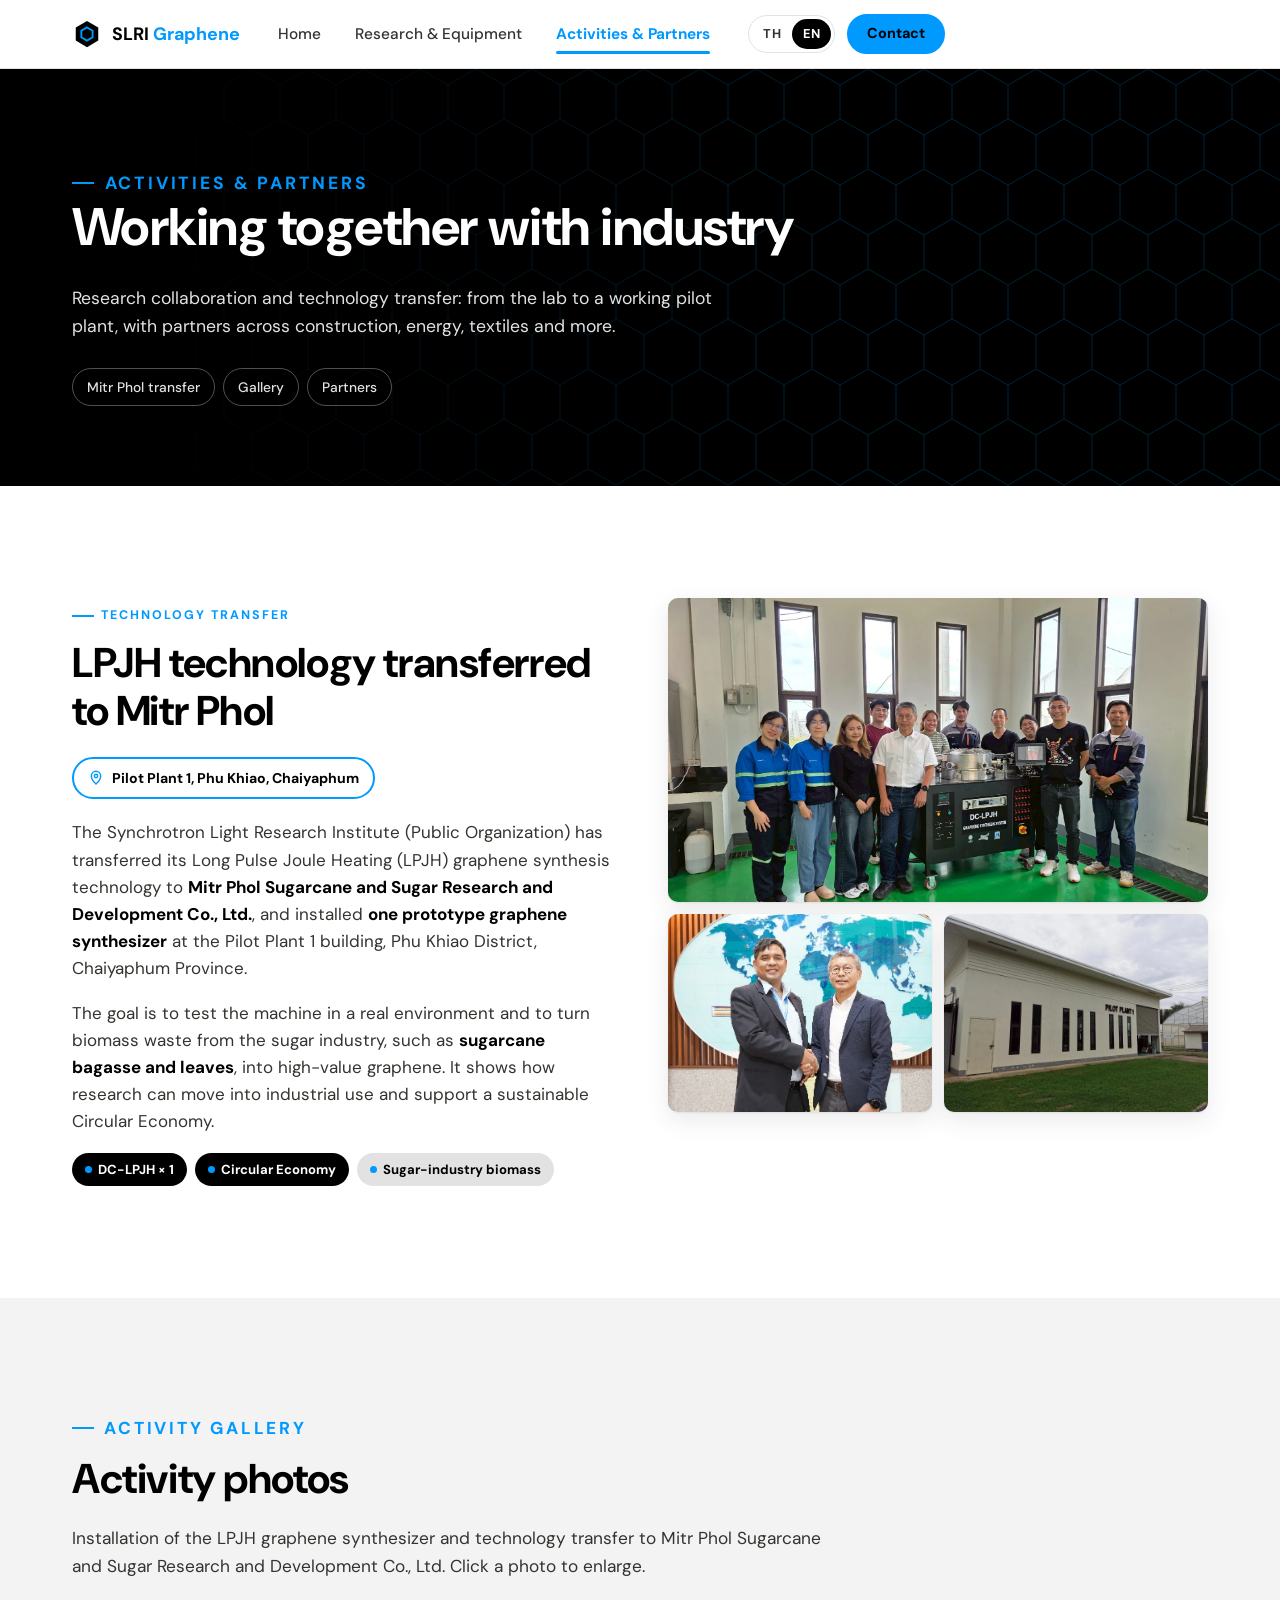
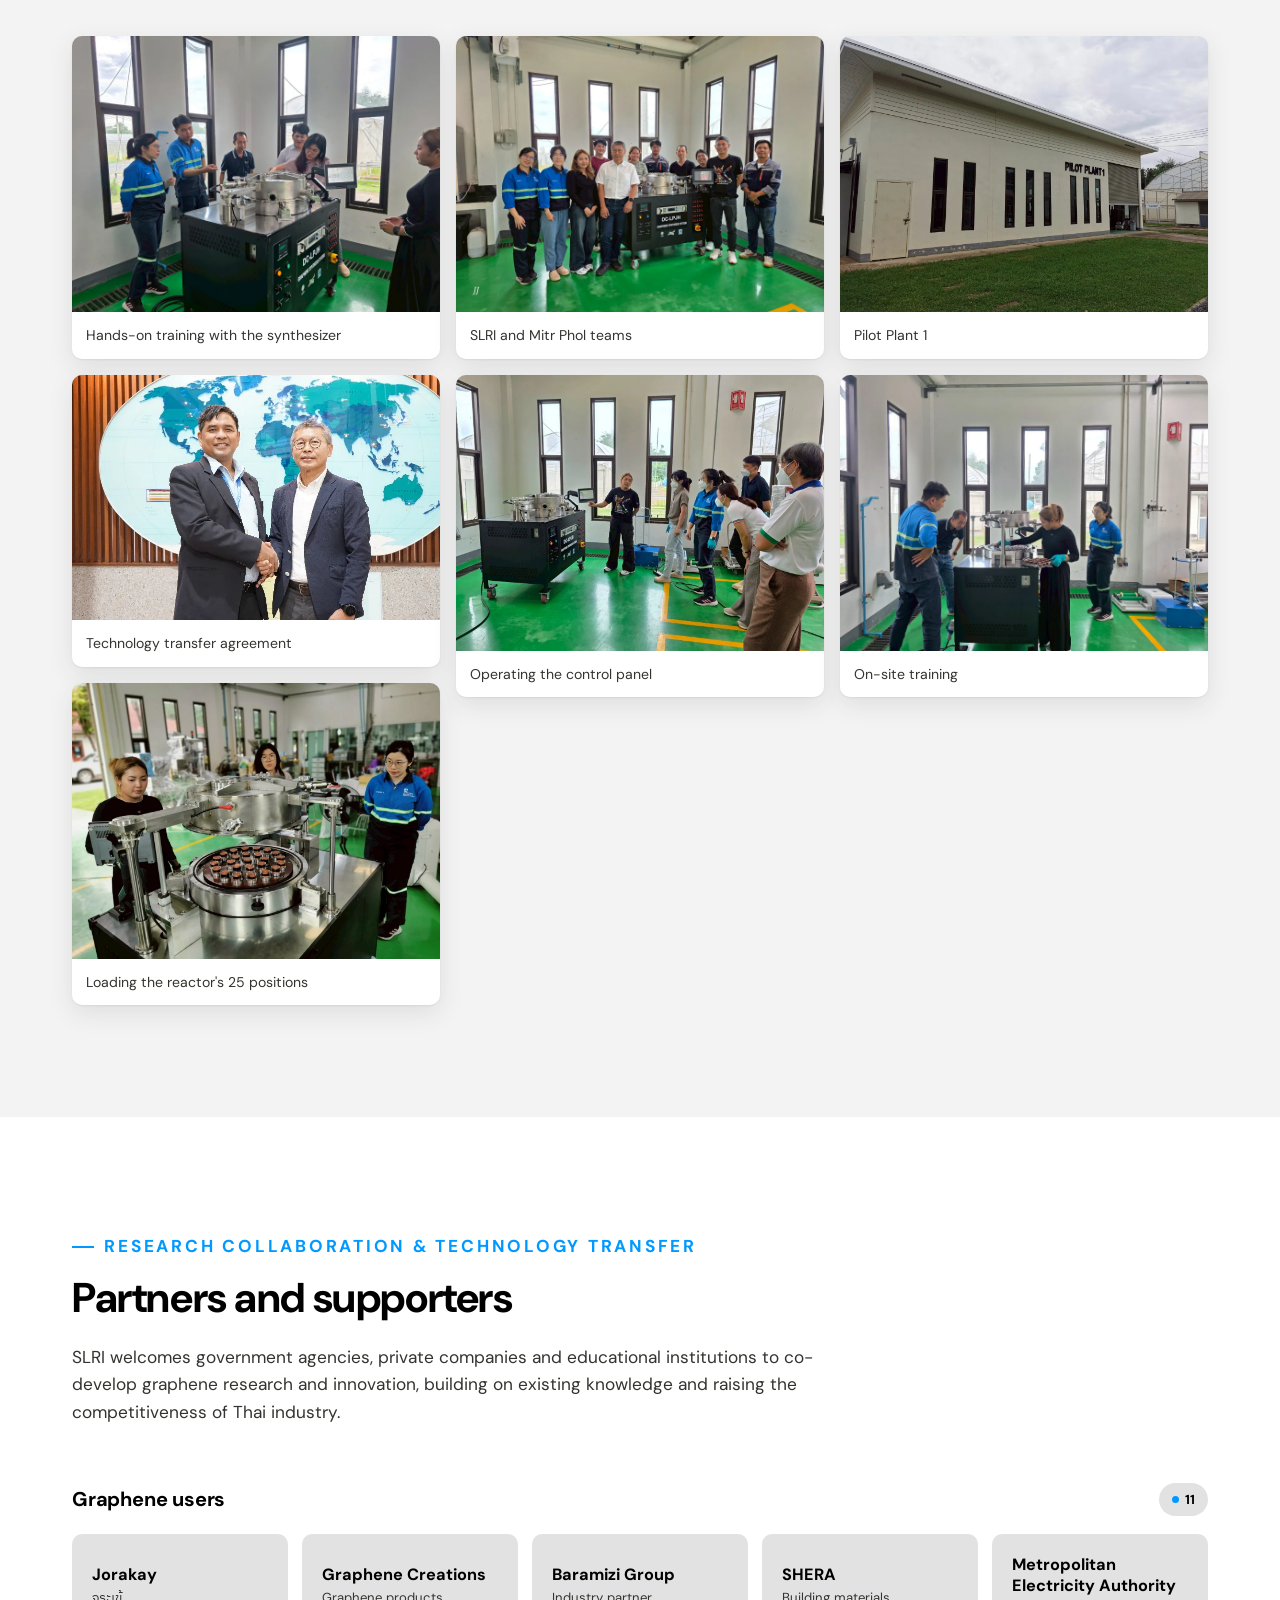
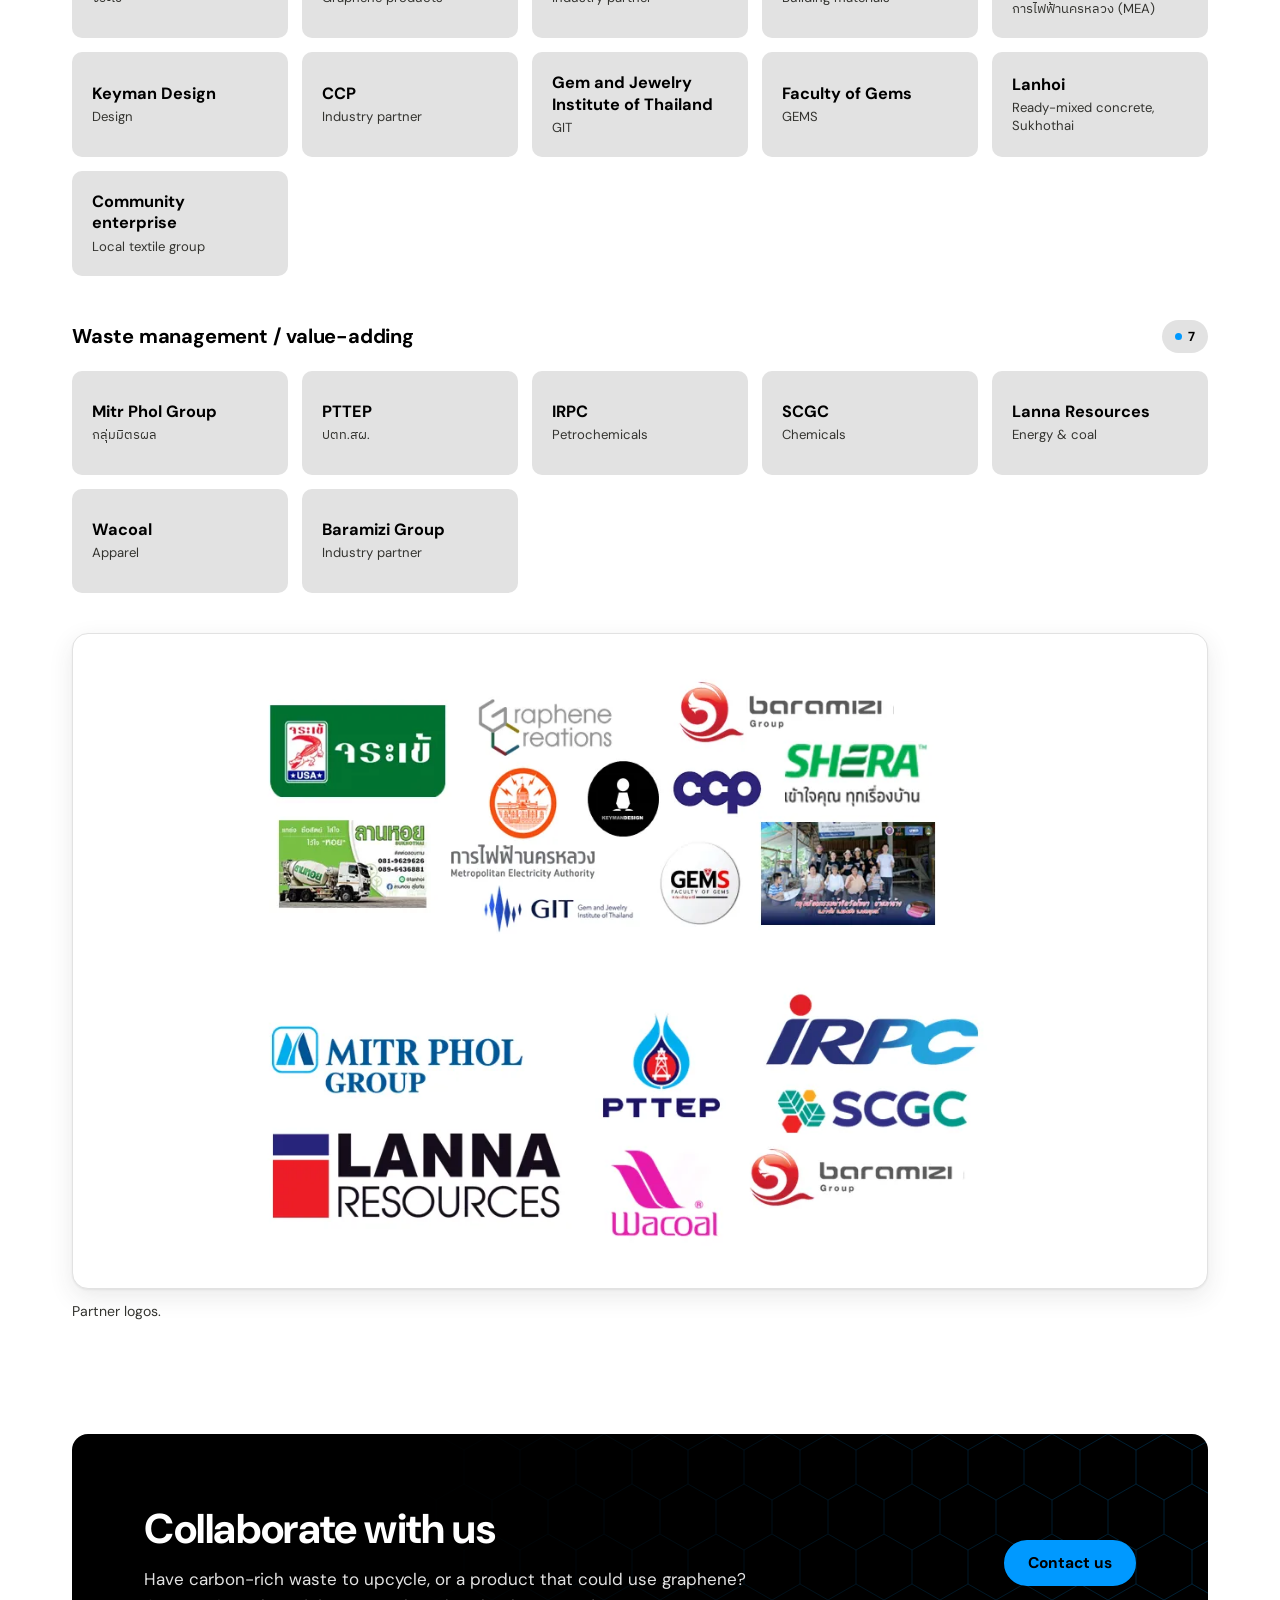
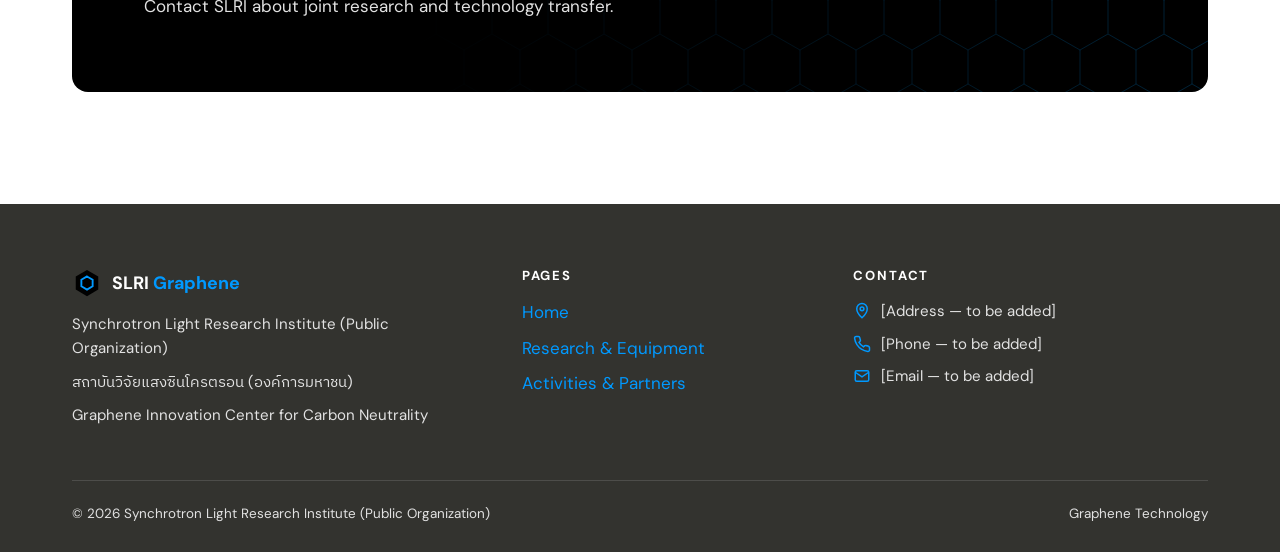
==== activities.html @ 5bd671db "Add SLRI graphene technology static website Three pages (Home, Research & Equipment, Activities & Pa" ====
<!doctype html>
<html lang="en" class="no-js">
<head>
  <meta charset="utf-8">
  <meta name="viewport" content="width=device-width, initial-scale=1">
  <title>Activities &amp; Partners | SLRI Graphene</title>
  <meta name="description" content="Technology transfer to Mitr Phol, activity photos, and the partners and supporters of SLRI's graphene project.">
  <script>try{var l=localStorage.getItem("slri-graphene-lang");if(l==="th"||l==="en")document.documentElement.lang=l;}catch(e){}</script>
  <link rel="preconnect" href="https://fonts.googleapis.com">
  <link rel="preconnect" href="https://fonts.gstatic.com" crossorigin>
  <link href="https://fonts.googleapis.com/css2?family=DM+Sans:opsz,wght@9..40,400;9..40,500;9..40,700&family=IBM+Plex+Sans+Thai:wght@300;400;500;600;700&display=swap" rel="stylesheet">
  <link rel="stylesheet" href="styles.css">
</head>
<body data-title-en="Activities & Partners | SLRI Graphene" data-title-th="กิจกรรมและพาร์ทเนอร์ | SLRI Graphene">
<a class="skip-link" href="#main"><span lang="en">Skip to content</span><span lang="th">ข้ามไปยังเนื้อหา</span></a>

<!-- ============ NAV ============ -->
<header class="nav">
  <div class="container nav__inner">
    <a class="logo" href="index.html" aria-label="SLRI Graphene home">
      <svg viewBox="0 0 32 32" aria-hidden="true"><path d="M16 2l12 7v14l-12 7-12-7V9z" fill="#000"/><path d="M16 9l6 3.5v7L16 23l-6-3.5v-7z" fill="none" stroke="#0099FF" stroke-width="2"/></svg>
      <span>SLRI <b>Graphene</b></span>
    </a>
    <nav aria-label="Main">
      <ul class="nav__links" id="nav-links">
        <li><a href="index.html"><span lang="en">Home</span><span lang="th">หน้าหลัก</span></a></li>
        <li><a href="research.html"><span lang="en">Research &amp; Equipment</span><span lang="th">ผลงานวิจัยและอุปกรณ์</span></a></li>
        <li><a href="activities.html" aria-current="page"><span lang="en">Activities &amp; Partners</span><span lang="th">กิจกรรมและพาร์ทเนอร์</span></a></li>
      </ul>
    </nav>
    <div class="nav__actions">
      <div class="lang-switch" role="group" aria-label="Language">
        <button type="button" data-lang="th" aria-pressed="false">TH</button>
        <button type="button" data-lang="en" aria-pressed="true">EN</button>
      </div>
      <a class="btn btn--primary" href="#contact"><span lang="en">Contact</span><span lang="th">ติดต่อเรา</span></a>
      <button class="nav__toggle" type="button" aria-expanded="false" aria-controls="nav-links" aria-label="Menu"><span></span></button>
    </div>
  </div>
</header>

<main id="main">

<!-- ============ PAGE HEADER ============ -->
<section class="page-header">
  <div class="container">
    <p class="eyebrow">Activities &amp; Partners</p>
    <h1><span lang="en">Working together with industry</span><span lang="th">ร่วมมือกับภาคอุตสาหกรรม</span></h1>
    <p lang="en">Research collaboration and technology transfer: from the lab to a working pilot plant, with partners across construction, energy, textiles and more.</p>
    <p lang="th">การวิจัยร่วมและการถ่ายทอดเทคโนโลยี จากห้องปฏิบัติการสู่โรงงานต้นแบบ ร่วมกับพาร์ทเนอร์ในอุตสาหกรรมก่อสร้าง พลังงาน สิ่งทอ และอื่น ๆ</p>
    <nav class="page-header__nav" aria-label="On this page">
      <a class="chip" href="#mitrphol"><span lang="en">Mitr Phol transfer</span><span lang="th">ถ่ายทอดเทคโนโลยีมิตรผล</span></a>
      <a class="chip" href="#gallery"><span lang="en">Gallery</span><span lang="th">ภาพกิจกรรม</span></a>
      <a class="chip" href="#partners"><span lang="en">Partners</span><span lang="th">พาร์ทเนอร์</span></a>
    </nav>
  </div>
</section>

<!-- ============ FEATURED: MITR PHOL ============ -->
<section class="section" id="mitrphol">
  <div class="container feature">
    <div class="reveal">
      <p class="eyebrow">Technology Transfer</p>
      <h2><span lang="en">LPJH technology transferred to Mitr Phol</span><span lang="th">การถ่ายทอดเทคโนโลยีการสังเคราะห์กราฟีนสู่ภาคอุตสาหกรรม ร่วมกับกลุ่มมิตรผล</span></h2>
      <span class="location"><svg viewBox="0 0 24 24" fill="none" stroke="currentColor" stroke-width="2.2" aria-hidden="true"><path d="M12 21s-7-6.2-7-12a7 7 0 0114 0c0 5.8-7 12-7 12z"/><circle cx="12" cy="9" r="2.5"/></svg>
        <span lang="en">Pilot Plant 1, Phu Khiao, Chaiyaphum</span><span lang="th">อาคาร Pilot Plant 1 อ.ภูเขียว จ.ชัยภูมิ</span></span>
      <div class="prose">
        <p lang="en">The Synchrotron Light Research Institute (Public Organization) has transferred its Long Pulse Joule Heating (LPJH) graphene synthesis technology to <strong>Mitr Phol Sugarcane and Sugar Research and Development Co., Ltd.</strong>, and installed <strong class="accent">one prototype graphene synthesizer</strong> at the Pilot Plant 1 building, Phu Khiao District, Chaiyaphum Province.</p>
        <p lang="th">สถาบันวิจัยแสงซินโครตรอน (องค์การมหาชน) ได้ถ่ายทอดเทคโนโลยีการสังเคราะห์กราฟีนด้วยเทคนิค Long Pulse Joule Heating (LPJH) ให้แก่ <strong>บริษัท มิตรผลวิจัย พัฒนาอ้อยและน้ำตาล จำกัด</strong> พร้อมติดตั้ง<strong class="accent">เครื่องสังเคราะห์กราฟีนต้นแบบ จำนวน 1 เครื่อง</strong> ณ อาคาร Pilot Plant 1 อำเภอภูเขียว จังหวัดชัยภูมิ</p>
        <p lang="en">The goal is to test the machine in a real environment and to turn biomass waste from the sugar industry, such as <strong>sugarcane bagasse and leaves</strong>, into high-value graphene. It shows how research can move into industrial use and support a sustainable Circular Economy.</p>
        <p lang="th">เพื่อทดสอบการใช้งานในสภาพแวดล้อมจริง และต่อยอดการนำชีวมวลเหลือทิ้งจากอุตสาหกรรมน้ำตาล เช่น <strong>ชานอ้อยและใบอ้อย</strong> มาผลิตเป็นกราฟีนมูลค่าสูง สะท้อนศักยภาพในการยกระดับงานวิจัยสู่การใช้ประโยชน์ในภาคอุตสาหกรรม และส่งเสริมเศรษฐกิจหมุนเวียน (Circular Economy) อย่างยั่งยืน</p>
      </div>
      <div class="badges"><span class="badge">DC-LPJH × 1</span><span class="badge">Circular Economy</span><span class="badge badge--light"><span lang="en">Sugar-industry biomass</span><span lang="th">ชีวมวลจากอุตสาหกรรมน้ำตาล</span></span></div>
    </div>
    <div class="feature__photos reveal">
      <button class="wide" type="button" data-lightbox="assets/images/mitrphol-04.webp" data-group="mitrphol"
              data-caption-en="SLRI and Mitr Phol teams with the DC-LPJH synthesizer at Pilot Plant 1" data-caption-th="ทีมสถาบันฯ และมิตรผลกับเครื่อง DC-LPJH ณ อาคาร Pilot Plant 1">
        <img src="assets/images/mitrphol-04.webp" width="1600" height="1200" alt="SLRI and Mitr Phol team members standing beside the DC-LPJH graphene synthesizer inside Pilot Plant 1">
      </button>
      <button type="button" data-lightbox="assets/images/mitrphol-02.webp" data-group="mitrphol"
              data-caption-en="Technology transfer agreement" data-caption-th="การลงนามถ่ายทอดเทคโนโลยี">
        <img src="assets/images/mitrphol-02.webp" width="733" height="489" loading="lazy" alt="Two executives shaking hands in front of a world map wall">
      </button>
      <button type="button" data-lightbox="assets/images/mitrphol-03.webp" data-group="mitrphol"
              data-caption-en="Pilot Plant 1, Phu Khiao, Chaiyaphum" data-caption-th="อาคาร Pilot Plant 1 อ.ภูเขียว จ.ชัยภูมิ">
        <img src="assets/images/mitrphol-03.webp" width="1280" height="960" loading="lazy" alt="Exterior of the white Pilot Plant 1 building">
      </button>
    </div>
  </div>
</section>

<!-- ============ GALLERY ============ -->
<section class="section section--alt" id="gallery">
  <div class="container">
    <div class="section-head reveal">
      <p class="eyebrow">Activity Gallery</p>
      <h2><span lang="en">Activity photos</span><span lang="th">ภาพกิจกรรม</span></h2>
      <p lang="en">Installation of the LPJH graphene synthesizer and technology transfer to Mitr Phol Sugarcane and Sugar Research and Development Co., Ltd. Click a photo to enlarge.</p>
      <p lang="th">การติดตั้งเครื่องสังเคราะห์กราฟีนด้วยเทคนิค LPJH และการถ่ายทอดเทคโนโลยีให้แก่บริษัท มิตรผลวิจัย พัฒนาอ้อยและน้ำตาล จำกัด คลิกที่ภาพเพื่อขยาย</p>
    </div>
    <!-- To add a photo: copy one <figure class="gallery__item"> block and change the image path and captions. -->
    <div class="gallery">
      <figure class="gallery__item reveal">
        <button type="button" data-lightbox="assets/images/mitrphol-05.webp" data-group="gallery" data-caption-en="Hands-on training with the DC-LPJH synthesizer" data-caption-th="การฝึกอบรมการใช้งานเครื่อง DC-LPJH">
          <img src="assets/images/mitrphol-05.webp" width="1600" height="1200" loading="lazy" alt="Engineers gathered around the DC-LPJH synthesizer during training">
        </button>
        <figcaption><span lang="en">Hands-on training with the synthesizer</span><span lang="th">ฝึกอบรมการใช้งานเครื่องสังเคราะห์</span></figcaption>
      </figure>
      <figure class="gallery__item reveal">
        <button type="button" data-lightbox="assets/images/mitrphol-02.webp" data-group="gallery" data-caption-en="Technology transfer agreement" data-caption-th="การลงนามถ่ายทอดเทคโนโลยี">
          <img src="assets/images/mitrphol-02.webp" width="733" height="489" loading="lazy" alt="Two executives shaking hands in front of a world map wall">
        </button>
        <figcaption><span lang="en">Technology transfer agreement</span><span lang="th">การลงนามถ่ายทอดเทคโนโลยี</span></figcaption>
      </figure>
      <figure class="gallery__item reveal">
        <button type="button" data-lightbox="assets/images/mitrphol-07.webp" data-group="gallery" data-caption-en="Loading the reactor's 25 positions" data-caption-th="การบรรจุตัวอย่างลงในเครื่อง 25 ตำแหน่ง">
          <img src="assets/images/mitrphol-07.webp" width="1280" height="960" loading="lazy" alt="Close-up of the synthesizer's circular reactor plate with sample positions while staff look on">
        </button>
        <figcaption><span lang="en">Loading the reactor's 25 positions</span><span lang="th">บรรจุตัวอย่างลงในเครื่อง 25 ตำแหน่ง</span></figcaption>
      </figure>
      <figure class="gallery__item reveal">
        <button type="button" data-lightbox="assets/images/mitrphol-04.webp" data-group="gallery" data-caption-en="SLRI and Mitr Phol teams at Pilot Plant 1" data-caption-th="ทีมสถาบันฯ และมิตรผล ณ อาคาร Pilot Plant 1">
          <img src="assets/images/mitrphol-04.webp" width="1600" height="1200" loading="lazy" alt="Group photo of SLRI and Mitr Phol staff with the synthesizer">
        </button>
        <figcaption><span lang="en">SLRI and Mitr Phol teams</span><span lang="th">ทีมสถาบันฯ และทีมมิตรผล</span></figcaption>
      </figure>
      <figure class="gallery__item reveal">
        <button type="button" data-lightbox="assets/images/mitrphol-06.webp" data-group="gallery" data-caption-en="Operating the DC-LPJH control panel" data-caption-th="การควบคุมเครื่อง DC-LPJH">
          <img src="assets/images/mitrphol-06.webp" width="1280" height="960" loading="lazy" alt="Staff standing at the DC-LPJH synthesizer and its touchscreen control panel">
        </button>
        <figcaption><span lang="en">Operating the control panel</span><span lang="th">การควบคุมการทำงานของเครื่อง</span></figcaption>
      </figure>
      <figure class="gallery__item reveal">
        <button type="button" data-lightbox="assets/images/mitrphol-03.webp" data-group="gallery" data-caption-en="Pilot Plant 1, Phu Khiao, Chaiyaphum" data-caption-th="อาคาร Pilot Plant 1 อ.ภูเขียว จ.ชัยภูมิ">
          <img src="assets/images/mitrphol-03.webp" width="1280" height="960" loading="lazy" alt="Exterior of the Pilot Plant 1 building">
        </button>
        <figcaption>Pilot Plant 1</figcaption>
      </figure>
      <figure class="gallery__item reveal">
        <button type="button" data-lightbox="assets/images/mitrphol-01.webp" data-group="gallery" data-caption-en="On-site training at Pilot Plant 1" data-caption-th="การอบรมการใช้งาน ณ อาคาร Pilot Plant 1">
          <img src="assets/images/mitrphol-01.webp" width="1600" height="1200" loading="lazy" alt="SLRI engineer demonstrating sample loading on the DC-LPJH synthesizer to Mitr Phol staff">
        </button>
        <figcaption><span lang="en">On-site training</span><span lang="th">การอบรมการใช้งาน ณ หน้างาน</span></figcaption>
      </figure>
    </div>
  </div>
</section>

<!-- ============ PARTNERS ============ -->
<section class="section" id="partners">
  <div class="container">
    <div class="section-head reveal">
      <p class="eyebrow">Research Collaboration &amp; Technology Transfer</p>
      <h2><span lang="en">Partners and supporters</span><span lang="th">พาร์ทเนอร์และผู้มีส่วนร่วมในโครงการ</span></h2>
      <p lang="en">SLRI welcomes government agencies, private companies and educational institutions to co-develop graphene research and innovation, building on existing knowledge and raising the competitiveness of Thai industry.</p>
      <p lang="th">สถาบันวิจัยแสงซินโครตรอนเปิดโอกาสให้หน่วยงานภาครัฐ ภาคเอกชน และสถาบันการศึกษา ร่วมพัฒนางานวิจัยและนวัตกรรมด้านกราฟีน เพื่อต่อยอดองค์ความรู้และเพิ่มศักยภาพการแข่งขันของอุตสาหกรรมไทย</p>
    </div>

    <div class="partner-group reveal">
      <div class="partner-group__head">
        <h3><span lang="en">Graphene users</span><span lang="th">กลุ่มที่นำกราฟีนไปใช้ประโยชน์</span></h3>
        <span class="badge badge--light">11</span>
      </div>
      <div class="partners">
        <div class="partner"><strong>Jorakay</strong><span>จระเข้</span></div>
        <div class="partner"><strong>Graphene Creations</strong><span lang="en">Graphene products</span><span lang="th">ผลิตภัณฑ์กราฟีน</span></div>
        <div class="partner"><strong>Baramizi Group</strong><span lang="en">Industry partner</span><span lang="th">พาร์ทเนอร์ภาคอุตสาหกรรม</span></div>
        <div class="partner"><strong>SHERA</strong><span lang="en">Building materials</span><span lang="th">วัสดุก่อสร้าง</span></div>
        <div class="partner"><strong>Metropolitan Electricity Authority</strong><span>การไฟฟ้านครหลวง (MEA)</span></div>
        <div class="partner"><strong>Keyman Design</strong><span lang="en">Design</span><span lang="th">งานออกแบบ</span></div>
        <div class="partner"><strong>CCP</strong><span lang="en">Industry partner</span><span lang="th">พาร์ทเนอร์ภาคอุตสาหกรรม</span></div>
        <div class="partner"><strong>Gem and Jewelry Institute of Thailand</strong><span>GIT</span></div>
        <div class="partner"><strong>Faculty of Gems</strong><span>GEMS</span></div>
        <div class="partner"><strong>Lanhoi</strong><span lang="en">Ready-mixed concrete, Sukhothai</span><span lang="th">ลานหอย คอนกรีตผสมเสร็จ สุโขทัย</span></div>
        <div class="partner"><strong lang="en">Community enterprise</strong><strong lang="th">กลุ่มวิสาหกิจชุมชน</strong><span lang="en">Local textile group</span><span lang="th">กลุ่มชุมชนท้องถิ่น</span></div>
      </div>
    </div>

    <div class="partner-group reveal">
      <div class="partner-group__head">
        <h3><span lang="en">Waste management / value-adding</span><span lang="th">กลุ่มการบริหารจัดการขยะ/เพิ่มมูลค่า</span></h3>
        <span class="badge badge--light">7</span>
      </div>
      <div class="partners">
        <div class="partner"><strong>Mitr Phol Group</strong><span>กลุ่มมิตรผล</span></div>
        <div class="partner"><strong>PTTEP</strong><span>ปตท.สผ.</span></div>
        <div class="partner"><strong>IRPC</strong><span lang="en">Petrochemicals</span><span lang="th">ปิโตรเคมี</span></div>
        <div class="partner"><strong>SCGC</strong><span lang="en">Chemicals</span><span lang="th">เคมีภัณฑ์</span></div>
        <div class="partner"><strong>Lanna Resources</strong><span lang="en">Energy &amp; coal</span><span lang="th">พลังงานและถ่านหิน</span></div>
        <div class="partner"><strong>Wacoal</strong><span lang="en">Apparel</span><span lang="th">เครื่องนุ่งห่ม</span></div>
        <div class="partner"><strong>Baramizi Group</strong><span lang="en">Industry partner</span><span lang="th">พาร์ทเนอร์ภาคอุตสาหกรรม</span></div>
      </div>
    </div>

    <figure class="figure mt-4 reveal">
      <div class="figure__frame figure__frame--white">
        <button class="zoomable" type="button" data-lightbox="assets/images/partners.webp" data-caption-en="Partner logos" data-caption-th="โลโก้พาร์ทเนอร์">
          <img src="assets/images/partners.webp" width="1280" height="720" loading="lazy" alt="Logos of project partners including Jorakay, SHERA, MEA, Mitr Phol, PTTEP, IRPC, SCGC, Lanna Resources and Wacoal">
        </button>
      </div>
      <figcaption><span lang="en">Partner logos.</span><span lang="th">โลโก้พาร์ทเนอร์</span></figcaption>
    </figure>
  </div>
</section>

<!-- ============ COLLABORATE ============ -->
<section class="section" style="padding-top:0">
  <div class="container">
    <div class="cta reveal">
      <div>
        <h2><span lang="en">Collaborate with us</span><span lang="th">ร่วมวิจัยและพัฒนากับเรา</span></h2>
        <p lang="en">Have carbon-rich waste to upcycle, or a product that could use graphene? Contact SLRI about joint research and technology transfer.</p>
        <p lang="th">มีวัสดุเหลือทิ้งที่มีคาร์บอนเป็นองค์ประกอบ หรือผลิตภัณฑ์ที่ต้องการนำกราฟีนไปใช้? ติดต่อสถาบันฯ เพื่อร่วมวิจัยและรับการถ่ายทอดเทคโนโลยี</p>
      </div>
      <a class="btn btn--primary" href="#contact"><span lang="en">Contact us</span><span lang="th">ติดต่อเรา</span></a>
    </div>
  </div>
</section>

</main>

<!-- ============ FOOTER ============ -->
<footer class="footer" id="contact">
  <div class="container">
    <div class="footer__grid">
      <div>
        <a class="logo" href="index.html"><svg viewBox="0 0 32 32" aria-hidden="true"><path d="M16 2l12 7v14l-12 7-12-7V9z" fill="#000"/><path d="M16 9l6 3.5v7L16 23l-6-3.5v-7z" fill="none" stroke="#0099FF" stroke-width="2"/></svg><span>SLRI <b>Graphene</b></span></a>
        <p>Synchrotron Light Research Institute (Public Organization)</p>
        <p>สถาบันวิจัยแสงซินโครตรอน (องค์การมหาชน)</p>
        <p lang="en">Graphene Innovation Center for Carbon Neutrality</p>
        <p lang="th">ศูนย์นวัตกรรมกราฟีนเพื่อความเป็นกลางทางคาร์บอน</p>
      </div>
      <div>
        <h4><span lang="en">Pages</span><span lang="th">หน้าเว็บ</span></h4>
        <ul>
          <li><a href="index.html"><span lang="en">Home</span><span lang="th">หน้าหลัก</span></a></li>
          <li><a href="research.html"><span lang="en">Research &amp; Equipment</span><span lang="th">ผลงานวิจัยและอุปกรณ์</span></a></li>
          <li><a href="activities.html"><span lang="en">Activities &amp; Partners</span><span lang="th">กิจกรรมและพาร์ทเนอร์</span></a></li>
        </ul>
      </div>
      <div>
        <h4><span lang="en">Contact</span><span lang="th">ติดต่อ</span></h4>
        <ul class="contact-list">
          <li><svg viewBox="0 0 24 24" fill="none" stroke="currentColor" stroke-width="2" aria-hidden="true"><path d="M12 21s-7-6.2-7-12a7 7 0 0114 0c0 5.8-7 12-7 12z"/><circle cx="12" cy="9" r="2.5"/></svg><span>[Address — to be added]</span></li>
          <li><svg viewBox="0 0 24 24" fill="none" stroke="currentColor" stroke-width="2" aria-hidden="true"><path d="M22 16.9v3a2 2 0 01-2.2 2 19.8 19.8 0 01-8.6-3.1 19.5 19.5 0 01-6-6A19.8 19.8 0 012.1 4.2 2 2 0 014.1 2h3a2 2 0 012 1.7c.1.9.4 1.8.7 2.7a2 2 0 01-.5 2.1L8 9.8a16 16 0 006 6l1.3-1.3a2 2 0 012.1-.4c.9.3 1.8.6 2.7.7a2 2 0 011.7 2z"/></svg><span>[Phone — to be added]</span></li>
          <li><svg viewBox="0 0 24 24" fill="none" stroke="currentColor" stroke-width="2" aria-hidden="true"><rect x="3" y="5" width="18" height="14" rx="2"/><path d="M3 7l9 6 9-6"/></svg><span>[Email — to be added]</span></li>
        </ul>
      </div>
    </div>
    <div class="footer__bottom">
      <span>© <span data-year>2026</span> Synchrotron Light Research Institute (Public Organization)</span>
      <span>Graphene Technology</span>
    </div>
  </div>
</footer>

<script src="script.js"></script>
</body>
</html>
---- styles.css ----
/* ==========================================================================
   SLRI Graphene — shared styles
   Palette: #0099FF accent · #000000 ink · #FFFFFF base · #E2E2E2 / #33332F support
   ========================================================================== */

:root {
  --accent: #0099FF;
  --ink: #000000;
  --base: #FFFFFF;
  --surface: #E2E2E2;
  --deep: #33332F;

  --font: "DM Sans", "IBM Plex Sans Thai", system-ui, sans-serif;
  --radius: 10px;
  --radius-lg: 16px;
  --shadow: 0 1px 2px rgba(51, 51, 47, .08), 0 8px 24px rgba(51, 51, 47, .10);
  --shadow-lg: 0 2px 4px rgba(51, 51, 47, .08), 0 18px 40px rgba(51, 51, 47, .16);
  --max: 1200px;
  --gutter: clamp(16px, 4vw, 32px);
  --nav-h: 68px;

  /* Honeycomb line patterns (light on dark / dark on light) */
  --hex-dark: url("data:image/svg+xml,%3Csvg xmlns='http://www.w3.org/2000/svg' width='56' height='100' viewBox='0 0 56 100'%3E%3Cpath d='M28 66L0 50V16L28 0l28 16v34L28 66zm0 0v34' fill='none' stroke='%230099FF' stroke-opacity='.22' stroke-width='1'/%3E%3C/svg%3E");
  --hex-light: url("data:image/svg+xml,%3Csvg xmlns='http://www.w3.org/2000/svg' width='56' height='100' viewBox='0 0 56 100'%3E%3Cpath d='M28 66L0 50V16L28 0l28 16v34L28 66zm0 0v34' fill='none' stroke='%23E2E2E2' stroke-width='1'/%3E%3C/svg%3E");
}

/* ---------- Language switching ---------- */
html[lang="en"] [lang="th"],
html[lang="th"] [lang="en"] { display: none !important; }

/* ---------- Base ---------- */
*, *::before, *::after { box-sizing: border-box; }
html { scroll-behavior: smooth; scroll-padding-top: calc(var(--nav-h) + 12px); -webkit-text-size-adjust: 100%; }
body {
  margin: 0;
  font-family: var(--font);
  font-size: 17px;
  line-height: 1.6;
  color: var(--ink);
  background: var(--base);
  -webkit-font-smoothing: antialiased;
  overflow-x: hidden;
}
html[lang="th"] body { line-height: 1.75; }
img { max-width: 100%; height: auto; display: block; }
a { color: var(--accent); text-decoration: none; }
a:hover { text-decoration: underline; }
h1, h2, h3, h4 { line-height: 1.15; margin: 0 0 .5em; font-weight: 700; letter-spacing: -.01em; }
html[lang="th"] h1, html[lang="th"] h2, html[lang="th"] h3, html[lang="th"] h4 { line-height: 1.35; letter-spacing: 0; }
h1 { font-size: clamp(2.2rem, 5.2vw, 4rem); }
h2 { font-size: clamp(1.75rem, 3.4vw, 2.6rem); }
h3 { font-size: 1.25rem; }
p { margin: 0 0 1em; }
:focus-visible { outline: 3px solid var(--accent); outline-offset: 3px; border-radius: 4px; }
::selection { background: var(--accent); color: var(--ink); }

.container { width: 100%; max-width: var(--max); margin: 0 auto; padding: 0 var(--gutter); }
.section { padding: clamp(64px, 9vw, 112px) 0; }
.section--alt { background: #F6F6F6; background: color-mix(in srgb, var(--surface) 40%, var(--base)); }
.section--dark { background: var(--ink); color: var(--base); }
.section--dark p { color: var(--surface); }
.hex-bg { background-image: var(--hex-dark); background-size: 56px 100px; }
.hex-bg-light { background-image: var(--hex-light); background-size: 56px 100px; }

.eyebrow {
  display: inline-flex; align-items: center; gap: .6em;
  font-size: .78rem; font-weight: 700; letter-spacing: .16em; text-transform: uppercase;
  color: var(--accent); margin-bottom: 14px;
}
.eyebrow::before { content: ""; width: 22px; height: 2px; background: var(--accent); }
.section-head { max-width: 760px; margin-bottom: clamp(32px, 5vw, 56px); }
.section-head p { color: var(--deep); font-size: 1.08rem; }
.section--dark .section-head p { color: var(--surface); }
.accent { color: var(--accent); }
.muted { color: var(--deep); }

.skip-link { position: absolute; left: -999px; top: 8px; background: var(--accent); color: var(--ink); padding: 8px 14px; border-radius: 6px; z-index: 200; font-weight: 700; }
.skip-link:focus { left: 8px; }

/* ---------- Buttons ---------- */
.btn {
  display: inline-flex; align-items: center; justify-content: center; gap: .5em;
  min-height: 46px; padding: 0 22px; border-radius: 999px;
  font: inherit; font-weight: 700; font-size: .97rem; cursor: pointer;
  border: 2px solid var(--accent); transition: transform .2s, background .2s, color .2s;
  text-decoration: none !important;
}
.btn--primary { background: var(--accent); color: var(--ink); }
.btn--primary:hover { background: var(--ink); color: var(--accent); }
.btn--outline { background: transparent; color: var(--accent); }
.btn--outline:hover { background: var(--accent); color: var(--ink); }
.btn:active { transform: translateY(1px); }
.btn svg { width: 18px; height: 18px; }
.section--dark .btn--primary:hover, .hero .btn--primary:hover { background: var(--base); color: var(--ink); border-color: var(--base); }
.link-arrow { font-weight: 700; display: inline-flex; gap: .4em; align-items: center; }

/* ---------- Navbar ---------- */
.nav {
  position: sticky; top: 0; z-index: 100;
  background: rgba(255, 255, 255, .94); backdrop-filter: saturate(1.4) blur(10px);
  border-bottom: 1px solid var(--surface);
  transition: box-shadow .25s;
}
.nav.is-scrolled { box-shadow: 0 6px 20px rgba(51, 51, 47, .10); }
.nav__inner { height: var(--nav-h); display: flex; align-items: center; gap: 24px; }
.logo { display: inline-flex; align-items: center; gap: 10px; color: var(--ink); font-weight: 700; font-size: 1.12rem; text-decoration: none !important; white-space: nowrap; }
.logo svg { width: 30px; height: 30px; flex: none; }
.logo b { color: var(--accent); }
.nav__links { display: flex; gap: 6px; margin: 0 auto; list-style: none; padding: 0; }
.nav__links a {
  position: relative; display: block; padding: 10px 14px; border-radius: 8px;
  color: var(--deep); font-weight: 500; font-size: .96rem; text-decoration: none;
}
.nav__links a:hover { color: var(--ink); background: color-mix(in srgb, var(--surface) 55%, transparent); }
.nav__links a[aria-current="page"] { color: var(--accent); font-weight: 700; }
.nav__links a[aria-current="page"]::after {
  content: ""; position: absolute; left: 14px; right: 14px; bottom: 2px; height: 3px; border-radius: 3px; background: var(--accent);
}
.nav__actions { display: flex; align-items: center; gap: 12px; }
.lang-switch { display: inline-flex; border: 1px solid var(--surface); border-radius: 999px; padding: 3px; background: var(--base); }
.lang-switch button {
  font: inherit; font-size: .8rem; font-weight: 700; letter-spacing: .04em;
  border: 0; background: transparent; color: var(--deep); padding: 5px 11px; border-radius: 999px; cursor: pointer;
}
.lang-switch button[aria-pressed="true"] { background: var(--ink); color: var(--base); }
.nav .btn { min-height: 40px; padding: 0 18px; font-size: .9rem; }
.nav__toggle { display: none; width: 44px; height: 44px; border: 1px solid var(--surface); background: var(--base); border-radius: 10px; cursor: pointer; align-items: center; justify-content: center; }
.nav__toggle span, .nav__toggle span::before, .nav__toggle span::after { display: block; width: 18px; height: 2px; background: var(--ink); position: relative; transition: transform .25s, background .25s; }
.nav__toggle span::before, .nav__toggle span::after { content: ""; position: absolute; left: 0; }
.nav__toggle span::before { top: -6px; } .nav__toggle span::after { top: 6px; }
.nav.is-open .nav__toggle span { background: transparent; }
.nav.is-open .nav__toggle span::before { transform: translateY(6px) rotate(45deg); }
.nav.is-open .nav__toggle span::after { transform: translateY(-6px) rotate(-45deg); }

@media (max-width: 920px) {
  .nav__toggle { display: inline-flex; }
  .nav__inner { gap: 12px; }
  .nav__actions { margin-left: auto; }
  .nav__actions .btn { display: none; }
  .nav__links {
    position: absolute; top: var(--nav-h); left: 0; right: 0; margin: 0;
    flex-direction: column; gap: 0; padding: 8px var(--gutter) 18px;
    background: var(--base); border-bottom: 1px solid var(--surface); box-shadow: 0 16px 30px rgba(51, 51, 47, .12);
    display: none;
  }
  .nav.is-open .nav__links { display: flex; }
  .nav__links a { padding: 14px 4px; border-bottom: 1px solid var(--surface); border-radius: 0; }
  .nav__links a[aria-current="page"]::after { left: 4px; right: auto; width: 28px; bottom: 6px; }
}
@media (max-width: 350px) { .logo span { display: none; } }

/* ---------- Hero / page header ---------- */
.hero { position: relative; background: var(--ink); color: var(--base); overflow: hidden; }
.hero::before { content: ""; position: absolute; inset: 0; background-image: var(--hex-dark); background-size: 56px 100px; opacity: .9;
  -webkit-mask-image: linear-gradient(90deg, transparent 0%, #000 55%); mask-image: linear-gradient(90deg, transparent 0%, #000 55%); }
.hero__grid { position: relative; display: grid; grid-template-columns: 1.05fr .95fr; gap: clamp(28px, 5vw, 64px); align-items: center; padding: clamp(64px, 9vw, 120px) 0; }
.hero h1 { color: var(--base); }
.hero h1 em { font-style: normal; color: var(--accent); }
.hero__sub { font-size: 1.12rem; color: var(--surface); max-width: 560px; }
.hero__en { font-size: .95rem; color: var(--accent); font-weight: 500; margin-bottom: 18px; }
.hero__ctas { display: flex; flex-wrap: wrap; gap: 12px; margin-top: 28px; }
.hero__visual { position: relative; }
.hero__visual img { width: 100%; border-radius: var(--radius-lg); }
.hero__badge {
  position: absolute; left: -12px; bottom: 18px; background: var(--base); color: var(--ink);
  border: 2px solid var(--accent); border-radius: var(--radius); padding: 12px 16px; box-shadow: var(--shadow-lg);
  font-size: .85rem; line-height: 1.3; max-width: 230px;
}
.hero__badge strong { display: block; color: var(--accent); font-size: 1.5rem; line-height: 1.1; }
@media (max-width: 860px) {
  .hero__grid { grid-template-columns: 1fr; }
  .hero__badge { left: 12px; }
}

.page-header { position: relative; background: var(--ink); color: var(--base); overflow: hidden; }
.page-header::before { content: ""; position: absolute; inset: 0; background-image: var(--hex-dark); background-size: 56px 100px;
  -webkit-mask-image: linear-gradient(90deg, transparent 10%, #000 70%); mask-image: linear-gradient(90deg, transparent 10%, #000 70%); }
.page-header .container { position: relative; padding-top: clamp(56px, 8vw, 96px); padding-bottom: clamp(48px, 7vw, 80px); }
.page-header h1 { font-size: clamp(2rem, 4.4vw, 3.3rem); color: var(--base); max-width: 820px; }
.page-header p { color: var(--surface); max-width: 680px; font-size: 1.1rem; margin: 0; }
.page-header__nav { display: flex; flex-wrap: wrap; gap: 8px; margin-top: 28px; }
.chip {
  display: inline-flex; align-items: center; padding: 7px 14px; border-radius: 999px;
  border: 1px solid rgba(226, 226, 226, .35); color: var(--surface); font-size: .86rem; font-weight: 500; text-decoration: none !important;
}
.chip:hover { border-color: var(--accent); color: var(--accent); }

/* ---------- Stats ---------- */
.stats { display: grid; grid-template-columns: repeat(auto-fit, minmax(190px, 1fr)); gap: 16px; }
.stat {
  border: 2px solid var(--accent); border-radius: var(--radius); background: var(--base);
  padding: 22px 20px; box-shadow: var(--shadow);
}
.stat__num { display: block; font-size: clamp(1.8rem, 3vw, 2.3rem); font-weight: 700; color: var(--accent); line-height: 1.05; font-variant-numeric: tabular-nums; }
.stat__unit { font-size: .55em; font-weight: 700; margin-left: .15em; }
.stat__label { display: block; margin-top: 8px; color: var(--deep); font-size: .92rem; line-height: 1.45; }
.stats--overlap { margin-top: -56px; position: relative; z-index: 2; }

/* ---------- Generic layouts ---------- */
.split { display: grid; grid-template-columns: 1fr 1fr; gap: clamp(28px, 5vw, 64px); align-items: center; }
.split--wide-media { grid-template-columns: .9fr 1.1fr; }
@media (max-width: 860px) { .split, .split--wide-media { grid-template-columns: 1fr; } }
/* Let grid children shrink so wide tables scroll inside .table-wrap instead of stretching the page */
.split > *, .grid-2 > *, .grid-3 > *, .tech > *, .feature > *, .hero__grid > * { min-width: 0; }
.grid-3 { display: grid; grid-template-columns: repeat(3, 1fr); gap: 20px; }
.grid-2 { display: grid; grid-template-columns: repeat(2, 1fr); gap: 20px; }
@media (max-width: 960px) { .grid-3 { grid-template-columns: repeat(2, 1fr); } }
@media (max-width: 640px) { .grid-3, .grid-2 { grid-template-columns: 1fr; } }

/* ---------- Cards ---------- */
.card { background: var(--surface); border-radius: var(--radius); padding: 26px; position: relative; }
.card--white { background: var(--base); box-shadow: var(--shadow); }
.card--key { background: var(--base); border: 2px solid var(--accent); box-shadow: var(--shadow); }
.card--dark { background: var(--deep); color: var(--base); }
.card--dark p { color: var(--surface); }
.card h3 { margin-bottom: .35em; }
.card p { margin: 0; color: var(--deep); font-size: .98rem; }
.card--dark h3 { color: var(--base); }
.card__icon {
  width: 48px; height: 48px; border-radius: 12px; display: grid; place-items: center;
  background: var(--ink); color: var(--accent); margin-bottom: 18px;
}
.card__icon svg { width: 26px; height: 26px; }
.card__num { position: absolute; top: 20px; right: 22px; font-weight: 700; font-size: .85rem; color: var(--accent); letter-spacing: .08em; }

/* ---------- Figures ---------- */
.figure { margin: 0; }
.figure__frame { background: var(--surface); border-radius: var(--radius-lg); padding: clamp(10px, 1.6vw, 18px); box-shadow: var(--shadow); }
.figure__frame--white { background: var(--base); border: 1px solid var(--surface); }
.figure__frame--dark { background: var(--ink); }
.figure__frame img { border-radius: calc(var(--radius-lg) - 6px); width: 100%; }
.figure figcaption { margin-top: 12px; font-size: .88rem; color: var(--deep); line-height: 1.5; }
.figure figcaption strong { color: var(--ink); }
button.zoomable { all: unset; display: block; cursor: zoom-in; width: 100%; border-radius: calc(var(--radius-lg) - 6px); }
button.zoomable:focus-visible { outline: 3px solid var(--accent); outline-offset: 3px; }

/* ---------- Badges ---------- */
.badges { display: flex; flex-wrap: wrap; gap: 8px; margin-top: 18px; }
.badge { display: inline-flex; align-items: center; gap: 6px; padding: 6px 13px; border-radius: 999px; background: var(--ink); color: var(--base); font-size: .82rem; font-weight: 700; }
.badge::before { content: ""; width: 7px; height: 7px; border-radius: 50%; background: var(--accent); }
.badge--light { background: var(--surface); color: var(--ink); }

/* ---------- Process flow ---------- */
.flow { display: grid; grid-template-columns: repeat(4, 1fr); gap: 16px; counter-reset: step; }
.flow__step { position: relative; background: var(--base); border-radius: var(--radius); padding: 22px 20px; box-shadow: var(--shadow); border-top: 4px solid var(--surface); }
.flow__step:last-child { border-top-color: var(--accent); }
.flow__step::before { counter-increment: step; content: "0" counter(step); font-weight: 700; color: var(--accent); font-size: .85rem; letter-spacing: .1em; display: block; margin-bottom: 8px; }
.flow__step h3 { font-size: 1.08rem; }
.flow__step p { font-size: .92rem; color: var(--deep); margin: 0; }
.flow__step:not(:last-child)::after {
  content: ""; position: absolute; top: 50%; right: -13px; width: 10px; height: 10px; z-index: 1;
  border-top: 2px solid var(--accent); border-right: 2px solid var(--accent); transform: translateY(-50%) rotate(45deg);
}
@media (max-width: 860px) {
  .flow { grid-template-columns: 1fr 1fr; }
  .flow__step::after { display: none; }
}
@media (max-width: 480px) { .flow { grid-template-columns: 1fr; } }

/* ---------- Tables ---------- */
.table-wrap { overflow-x: auto; border-radius: var(--radius); box-shadow: var(--shadow); background: var(--base); -webkit-overflow-scrolling: touch; }
.table { width: 100%; border-collapse: collapse; font-size: .95rem; min-width: 460px; }
.table caption { text-align: left; font-weight: 700; padding: 16px 18px; background: var(--ink); color: var(--base); font-size: 1rem; }
.table th, .table td { padding: 12px 18px; text-align: left; vertical-align: top; border-bottom: 1px solid var(--surface); }
.table thead th { background: var(--deep); color: var(--base); font-size: .82rem; letter-spacing: .06em; text-transform: uppercase; }
.table tbody th { font-weight: 500; color: var(--deep); width: 46%; }
.table tbody tr:nth-child(even) { background: color-mix(in srgb, var(--surface) 30%, var(--base)); }
.table tbody tr:last-child th, .table tbody tr:last-child td { border-bottom: 0; }
.table td { font-weight: 700; }
.table tr.is-key td { color: var(--accent); }
.table tr.is-key { box-shadow: inset 4px 0 0 var(--accent); }

.compare { min-width: 520px; }
.compare th, .compare td { text-align: center; }
.compare tbody th { text-align: left; }
.compare .col-key { background: color-mix(in srgb, var(--accent) 8%, var(--base)); box-shadow: inset 2px 0 0 var(--accent), inset -2px 0 0 var(--accent); color: var(--ink); }
.compare thead .col-key { background: var(--accent); color: var(--ink); }
.compare tbody tr:last-child .col-key { box-shadow: inset 2px 0 0 var(--accent), inset -2px 0 0 var(--accent), inset 0 -2px 0 var(--accent); }
.yes { color: var(--accent); } .no { color: var(--deep); font-weight: 500; }

/* ---------- Tabs ---------- */
.tabs__list { display: flex; flex-wrap: wrap; gap: 8px; margin-bottom: 24px; }
.tabs__tab {
  font: inherit; font-weight: 700; font-size: .95rem; padding: 10px 18px; border-radius: 999px; cursor: pointer;
  border: 2px solid var(--surface); background: var(--base); color: var(--deep);
}
.tabs__tab:hover { border-color: var(--accent); color: var(--ink); }
.tabs__tab[aria-selected="true"] { background: var(--accent); border-color: var(--accent); color: var(--ink); }
.tabs__panel[hidden] { display: none; }
.tech { display: grid; grid-template-columns: 1.15fr .85fr; gap: clamp(24px, 4vw, 48px); align-items: start; }
.tech h3 { font-size: 1.5rem; }
.tech__full { color: var(--deep); font-size: .9rem; font-weight: 500; margin-bottom: 14px; }
.readings { list-style: none; padding: 0; margin: 18px 0 0; display: grid; gap: 8px; }
.readings li { display: flex; justify-content: space-between; gap: 16px; padding: 10px 14px; border-radius: 8px; background: var(--base); border-left: 3px solid var(--accent); font-size: .94rem; }
.readings li b { color: var(--accent); white-space: nowrap; }
@media (max-width: 860px) { .tech { grid-template-columns: 1fr; } }

/* ---------- Accordion ---------- */
.accordion { display: grid; gap: 12px; }
.acc { background: var(--base); border-radius: var(--radius); box-shadow: var(--shadow); overflow: hidden; }
.acc__btn {
  all: unset; box-sizing: border-box; width: 100%; display: flex; align-items: center; gap: 14px; cursor: pointer;
  padding: 18px 22px; font-weight: 700; font-size: 1.05rem;
}
.acc__btn:focus-visible { outline: 3px solid var(--accent); outline-offset: -3px; }
.acc__count { display: grid; place-items: center; min-width: 38px; height: 38px; border-radius: 10px; background: var(--ink); color: var(--accent); font-size: 1.05rem; }
.acc__chev { margin-left: auto; width: 12px; height: 12px; border-right: 2px solid var(--deep); border-bottom: 2px solid var(--deep); transform: rotate(45deg); transition: transform .25s; }
.acc__btn[aria-expanded="true"] .acc__chev { transform: rotate(-135deg); }
.acc__panel { padding: 0 22px 18px; }
.acc__panel[hidden] { display: none; }
.ip-list { list-style: none; margin: 0; padding: 0; }
.ip-list li { display: grid; grid-template-columns: 170px 1fr; gap: 6px 18px; padding: 14px 0; border-top: 1px solid var(--surface); }
.ip-no { font-weight: 700; color: var(--accent); font-variant-numeric: tabular-nums; }
.ip-date { display: block; font-size: .85rem; color: var(--deep); font-weight: 500; }
.ip-title { font-size: .97rem; }
@media (max-width: 600px) { .ip-list li { grid-template-columns: 1fr; } }

/* ---------- Citation ---------- */
.citation { display: grid; grid-template-columns: auto 1fr; gap: 22px; align-items: start; border: 2px solid var(--accent); background: var(--base); border-radius: var(--radius-lg); padding: clamp(22px, 3vw, 34px); box-shadow: var(--shadow); }
.citation__icon { width: 56px; height: 56px; border-radius: 14px; background: var(--ink); color: var(--accent); display: grid; place-items: center; }
.citation__icon svg { width: 28px; height: 28px; }
.citation h3 { font-size: clamp(1.15rem, 2vw, 1.45rem); }
.citation__meta { color: var(--deep); margin: 0; }
.citation__meta i { color: var(--ink); font-weight: 700; }
@media (max-width: 560px) { .citation { grid-template-columns: 1fr; } }

/* ---------- Gallery ---------- */
.gallery { columns: 3 280px; column-gap: 16px; }
.gallery__item { break-inside: avoid; margin: 0 0 16px; background: var(--surface); border-radius: var(--radius); overflow: hidden; box-shadow: var(--shadow); }
.gallery__item img { width: 100%; transition: transform .4s; }
.gallery__item button { all: unset; display: block; cursor: zoom-in; overflow: hidden; width: 100%; }
.gallery__item button:hover img { transform: scale(1.04); }
.gallery__item button:focus-visible { outline: 3px solid var(--accent); outline-offset: -3px; }
.gallery__item figcaption { padding: 12px 14px; font-size: .88rem; color: var(--deep); background: var(--base); }

/* ---------- Partners ---------- */
.partner-group + .partner-group { margin-top: 44px; }
.partner-group__head { display: flex; align-items: center; gap: 14px; margin-bottom: 18px; }
.partner-group__head h3 { margin: 0; }
.partner-group__head .badge { margin-left: auto; }
.partners { display: grid; grid-template-columns: repeat(auto-fill, minmax(190px, 1fr)); gap: 14px; }
.partner {
  display: flex; flex-direction: column; justify-content: center; min-height: 104px; padding: 18px;
  background: var(--surface); border-radius: var(--radius); border: 2px solid transparent; transition: border-color .2s, background .2s, transform .2s;
}
.partner:hover { border-color: var(--accent); background: var(--base); transform: translateY(-2px); }
.partner strong { font-size: 1.02rem; line-height: 1.3; }
.partner span { font-size: .82rem; color: var(--deep); margin-top: 4px; line-height: 1.4; }

/* ---------- Feature block (Mitr Phol) ---------- */
.feature { display: grid; grid-template-columns: 1fr 1fr; gap: clamp(28px, 5vw, 56px); align-items: start; }
.feature__photos { display: grid; grid-template-columns: 1fr 1fr; gap: 12px; }
.feature__photos .wide { grid-column: span 2; }
.feature__photos button { all: unset; display: block; cursor: zoom-in; border-radius: var(--radius); overflow: hidden; box-shadow: var(--shadow); background: var(--surface); }
.feature__photos button:focus-visible { outline: 3px solid var(--accent); outline-offset: 3px; }
.feature__photos img { width: 100%; height: 100%; object-fit: cover; aspect-ratio: 4 / 3; transition: transform .4s; }
.feature__photos .wide img { aspect-ratio: 16 / 9; }
.feature__photos button:hover img { transform: scale(1.04); }
.location { display: inline-flex; align-items: center; gap: 8px; padding: 8px 14px; border-radius: 999px; border: 2px solid var(--accent); font-weight: 700; font-size: .88rem; margin-bottom: 20px; }
.location svg { width: 16px; height: 16px; color: var(--accent); }
@media (max-width: 900px) { .feature { grid-template-columns: 1fr; } }

/* ---------- CTA ---------- */
.cta { position: relative; background: var(--ink); color: var(--base); border-radius: var(--radius-lg); padding: clamp(36px, 6vw, 72px); overflow: hidden; display: grid; grid-template-columns: 1fr auto; gap: 28px; align-items: center; }
.cta::before { content: ""; position: absolute; inset: 0; background-image: var(--hex-dark); background-size: 56px 100px;
  -webkit-mask-image: linear-gradient(90deg, transparent 30%, #000 100%); mask-image: linear-gradient(90deg, transparent 30%, #000 100%); }
.cta > * { position: relative; }
.cta h2 { color: var(--base); margin-bottom: .3em; max-width: 720px; }
.cta p { color: var(--surface); margin: 0; max-width: 620px; }
@media (max-width: 760px) { .cta { grid-template-columns: 1fr; } }

/* ---------- Footer ---------- */
.footer { background: var(--deep); color: var(--surface); padding: 64px 0 28px; margin-top: 0; }
.footer a { color: var(--accent); }
.footer__grid { display: grid; grid-template-columns: 1.4fr 1fr 1.2fr; gap: 36px; }
.footer h4 { color: var(--base); font-size: .82rem; letter-spacing: .14em; text-transform: uppercase; margin-bottom: 16px; }
.footer .logo { color: var(--base); margin-bottom: 14px; }
.footer p { font-size: .94rem; margin-bottom: .6em; }
.footer ul { list-style: none; padding: 0; margin: 0; display: grid; gap: 8px; }
.contact-list li { display: flex; gap: 10px; align-items: flex-start; font-size: .94rem; }
.contact-list svg { width: 18px; height: 18px; color: var(--accent); flex: none; margin-top: 3px; }
.footer__bottom { margin-top: 44px; padding-top: 22px; border-top: 1px solid rgba(226, 226, 226, .15); font-size: .84rem; display: flex; flex-wrap: wrap; justify-content: space-between; gap: 10px; }
@media (max-width: 820px) { .footer__grid { grid-template-columns: 1fr; } }

/* ---------- Lightbox ---------- */
.lightbox { position: fixed; inset: 0; z-index: 300; background: rgba(0, 0, 0, .92); display: none; align-items: center; justify-content: center; padding: 64px 16px 72px; }
.lightbox.is-open { display: flex; }
.lightbox img { max-width: min(1400px, 100%); max-height: 100%; object-fit: contain; border-radius: 8px; background: var(--base); }
.lightbox__caption { position: absolute; left: 0; right: 0; bottom: 20px; text-align: center; color: var(--surface); font-size: .92rem; padding: 0 70px; }
.lightbox__btn { position: absolute; width: 48px; height: 48px; border-radius: 50%; border: 0; background: var(--deep); color: var(--base); cursor: pointer; display: grid; place-items: center; font-size: 1.4rem; }
.lightbox__btn:hover { background: var(--accent); color: var(--ink); }
.lightbox__close { top: 14px; right: 14px; }
.lightbox__prev { left: 14px; top: 50%; transform: translateY(-50%); }
.lightbox__next { right: 14px; top: 50%; transform: translateY(-50%); }
.lightbox.is-single .lightbox__prev, .lightbox.is-single .lightbox__next { display: none; }

/* ---------- Reveal animation ---------- */
.reveal { opacity: 0; transform: translateY(22px); transition: opacity .7s ease, transform .7s ease; }
.reveal.is-visible { opacity: 1; transform: none; }
.no-js .reveal { opacity: 1; transform: none; }
@media (prefers-reduced-motion: reduce) {
  html { scroll-behavior: auto; }
  .reveal { opacity: 1; transform: none; transition: none; }
  *, *::before, *::after { transition-duration: .01ms !important; animation-duration: .01ms !important; }
}

/* ---------- Utilities ---------- */
.mt-0 { margin-top: 0; } .mt-2 { margin-top: 20px; } .mt-4 { margin-top: 40px; } .mb-0 { margin-bottom: 0; }
.center { text-align: center; }
.lead { font-size: 1.12rem; color: var(--deep); }
.prose p { color: var(--deep); }
.prose p strong { color: var(--ink); }
/* Eyebrows stay blue even inside blocks that recolor their paragraphs */
.section-head p.eyebrow, .section--dark p.eyebrow, .page-header p.eyebrow, .cta p.eyebrow, .citation p.eyebrow { color: var(--accent); }
.sr-only { position: absolute; width: 1px; height: 1px; overflow: hidden; clip: rect(0 0 0 0); white-space: nowrap; }
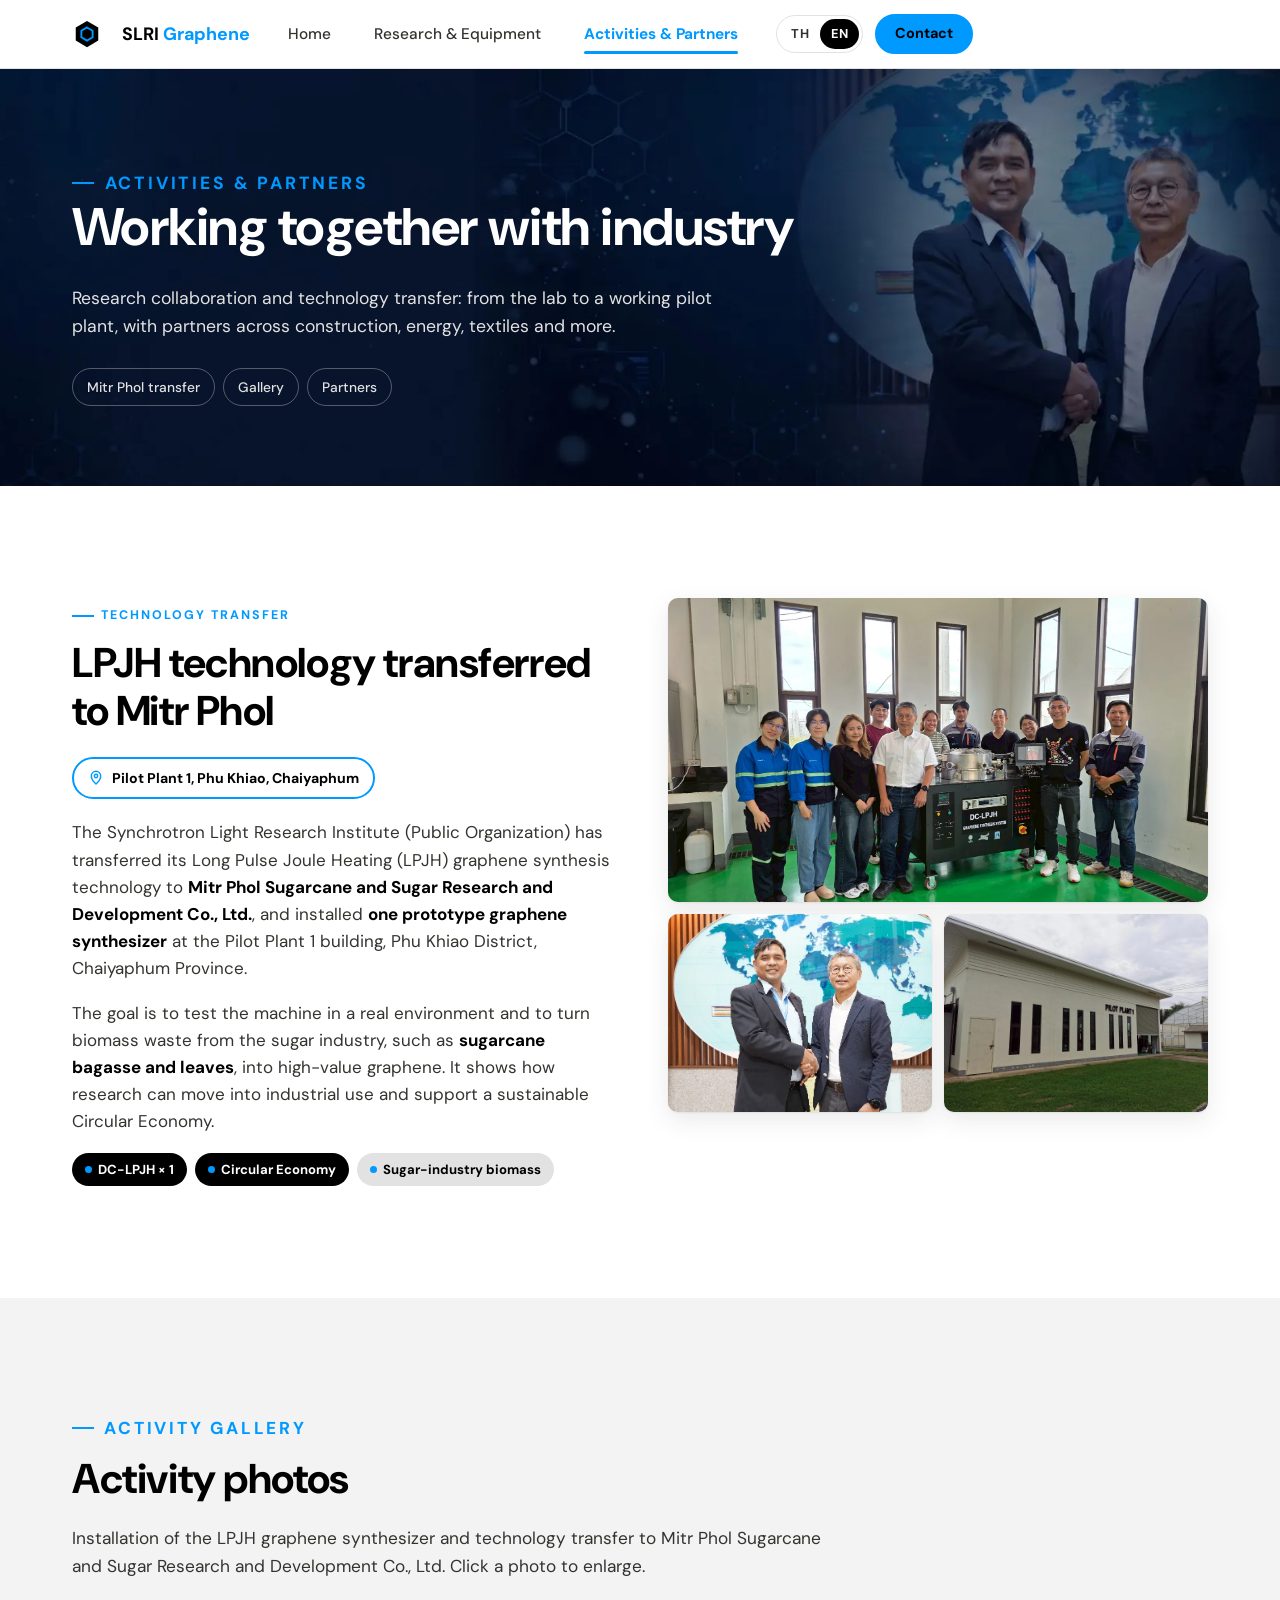
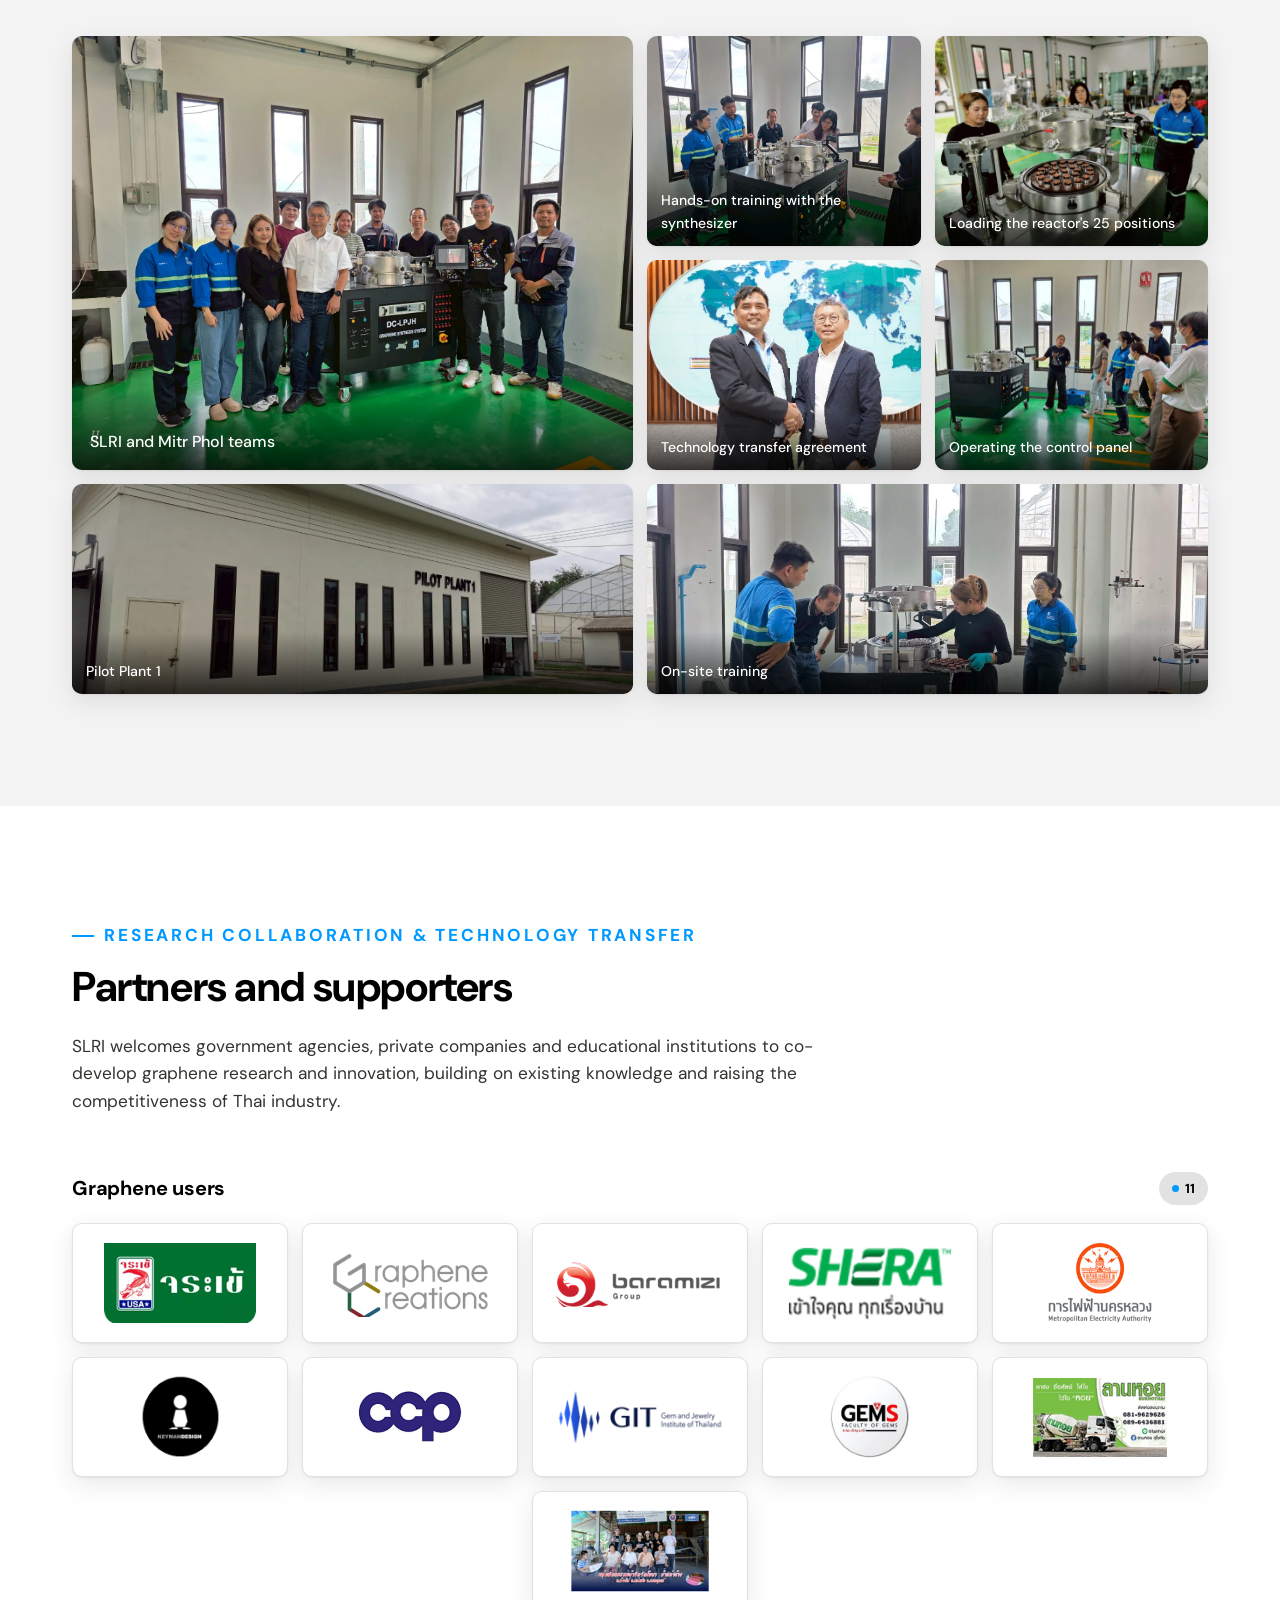
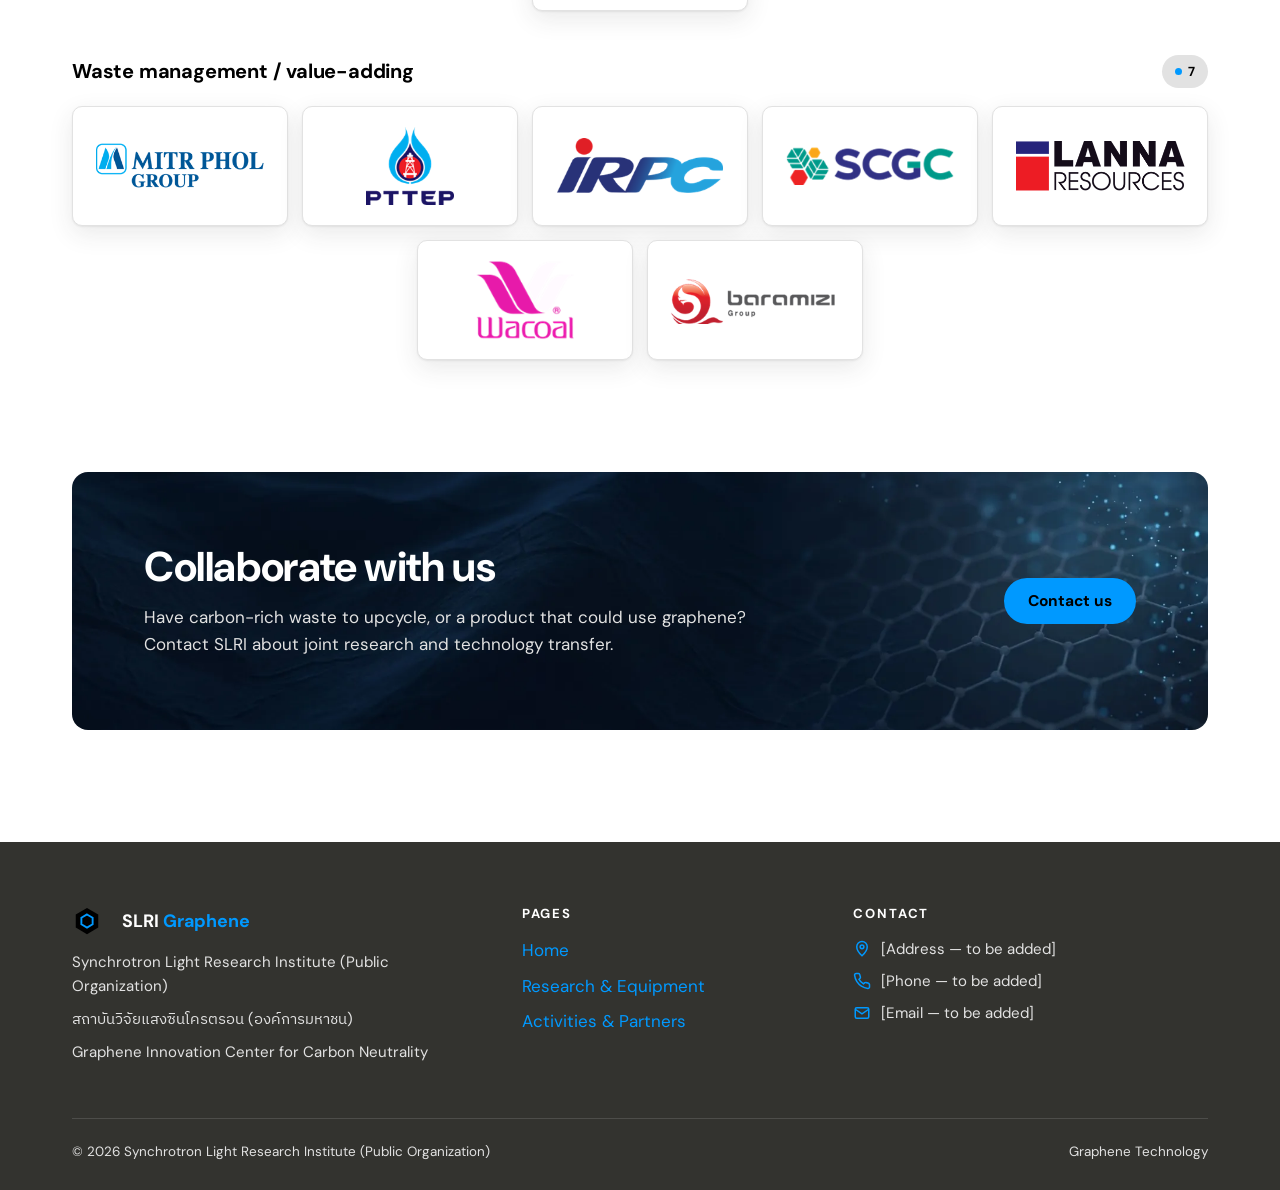
==== commit a13ca89b: "Add section background images, logo tiles and gallery grid - Background photos for the hero, Why LPJ" ====
--- a/activities.html
+++ b/activities.html
@@ -42,7 +42,7 @@
 <main id="main">
 
 <!-- ============ PAGE HEADER ============ -->
-<section class="page-header">
+<section class="page-header page-header--activities">
   <div class="container">
     <p class="eyebrow">Activities &amp; Partners</p>
     <h1><span lang="en">Working together with industry</span><span lang="th">ร่วมมือกับภาคอุตสาหกรรม</span></h1>
@@ -98,8 +98,16 @@
       <p lang="en">Installation of the LPJH graphene synthesizer and technology transfer to Mitr Phol Sugarcane and Sugar Research and Development Co., Ltd. Click a photo to enlarge.</p>
       <p lang="th">การติดตั้งเครื่องสังเคราะห์กราฟีนด้วยเทคนิค LPJH และการถ่ายทอดเทคโนโลยีให้แก่บริษัท มิตรผลวิจัย พัฒนาอ้อยและน้ำตาล จำกัด คลิกที่ภาพเพื่อขยาย</p>
     </div>
-    <!-- To add a photo: copy one <figure class="gallery__item"> block and change the image path and captions. -->
+    <!-- To add a photo: copy one <figure class="gallery__item"> block and change the image path and captions.
+         Layout (desktop, 4 columns): "is-big" = 2x2 tile, "is-wide" = 2 columns wide, no class = 1 tile.
+         Keep the tiles adding up to full rows (each row = 4 tiles) so there are no gaps. -->
     <div class="gallery">
+      <figure class="gallery__item is-big reveal">
+        <button type="button" data-lightbox="assets/images/mitrphol-04.webp" data-group="gallery" data-caption-en="SLRI and Mitr Phol teams at Pilot Plant 1" data-caption-th="ทีมสถาบันฯ และมิตรผล ณ อาคาร Pilot Plant 1">
+          <img src="assets/images/mitrphol-04.webp" width="1600" height="1200" loading="lazy" alt="Group photo of SLRI and Mitr Phol staff with the synthesizer">
+        </button>
+        <figcaption><span lang="en">SLRI and Mitr Phol teams</span><span lang="th">ทีมสถาบันฯ และทีมมิตรผล</span></figcaption>
+      </figure>
       <figure class="gallery__item reveal">
         <button type="button" data-lightbox="assets/images/mitrphol-05.webp" data-group="gallery" data-caption-en="Hands-on training with the DC-LPJH synthesizer" data-caption-th="การฝึกอบรมการใช้งานเครื่อง DC-LPJH">
           <img src="assets/images/mitrphol-05.webp" width="1600" height="1200" loading="lazy" alt="Engineers gathered around the DC-LPJH synthesizer during training">
@@ -107,36 +115,30 @@
         <figcaption><span lang="en">Hands-on training with the synthesizer</span><span lang="th">ฝึกอบรมการใช้งานเครื่องสังเคราะห์</span></figcaption>
       </figure>
       <figure class="gallery__item reveal">
+        <button type="button" data-lightbox="assets/images/mitrphol-07.webp" data-group="gallery" data-caption-en="Loading the reactor's 25 positions" data-caption-th="การบรรจุตัวอย่างลงในเครื่อง 25 ตำแหน่ง">
+          <img src="assets/images/mitrphol-07.webp" width="1280" height="960" loading="lazy" alt="Close-up of the synthesizer's circular reactor plate with sample positions while staff look on">
+        </button>
+        <figcaption><span lang="en">Loading the reactor's 25 positions</span><span lang="th">บรรจุตัวอย่างลงในเครื่อง 25 ตำแหน่ง</span></figcaption>
+      </figure>
+      <figure class="gallery__item reveal">
         <button type="button" data-lightbox="assets/images/mitrphol-02.webp" data-group="gallery" data-caption-en="Technology transfer agreement" data-caption-th="การลงนามถ่ายทอดเทคโนโลยี">
           <img src="assets/images/mitrphol-02.webp" width="733" height="489" loading="lazy" alt="Two executives shaking hands in front of a world map wall">
         </button>
         <figcaption><span lang="en">Technology transfer agreement</span><span lang="th">การลงนามถ่ายทอดเทคโนโลยี</span></figcaption>
       </figure>
       <figure class="gallery__item reveal">
-        <button type="button" data-lightbox="assets/images/mitrphol-07.webp" data-group="gallery" data-caption-en="Loading the reactor's 25 positions" data-caption-th="การบรรจุตัวอย่างลงในเครื่อง 25 ตำแหน่ง">
-          <img src="assets/images/mitrphol-07.webp" width="1280" height="960" loading="lazy" alt="Close-up of the synthesizer's circular reactor plate with sample positions while staff look on">
-        </button>
-        <figcaption><span lang="en">Loading the reactor's 25 positions</span><span lang="th">บรรจุตัวอย่างลงในเครื่อง 25 ตำแหน่ง</span></figcaption>
-      </figure>
-      <figure class="gallery__item reveal">
-        <button type="button" data-lightbox="assets/images/mitrphol-04.webp" data-group="gallery" data-caption-en="SLRI and Mitr Phol teams at Pilot Plant 1" data-caption-th="ทีมสถาบันฯ และมิตรผล ณ อาคาร Pilot Plant 1">
-          <img src="assets/images/mitrphol-04.webp" width="1600" height="1200" loading="lazy" alt="Group photo of SLRI and Mitr Phol staff with the synthesizer">
-        </button>
-        <figcaption><span lang="en">SLRI and Mitr Phol teams</span><span lang="th">ทีมสถาบันฯ และทีมมิตรผล</span></figcaption>
-      </figure>
-      <figure class="gallery__item reveal">
         <button type="button" data-lightbox="assets/images/mitrphol-06.webp" data-group="gallery" data-caption-en="Operating the DC-LPJH control panel" data-caption-th="การควบคุมเครื่อง DC-LPJH">
           <img src="assets/images/mitrphol-06.webp" width="1280" height="960" loading="lazy" alt="Staff standing at the DC-LPJH synthesizer and its touchscreen control panel">
         </button>
         <figcaption><span lang="en">Operating the control panel</span><span lang="th">การควบคุมการทำงานของเครื่อง</span></figcaption>
       </figure>
-      <figure class="gallery__item reveal">
+      <figure class="gallery__item is-wide reveal">
         <button type="button" data-lightbox="assets/images/mitrphol-03.webp" data-group="gallery" data-caption-en="Pilot Plant 1, Phu Khiao, Chaiyaphum" data-caption-th="อาคาร Pilot Plant 1 อ.ภูเขียว จ.ชัยภูมิ">
           <img src="assets/images/mitrphol-03.webp" width="1280" height="960" loading="lazy" alt="Exterior of the Pilot Plant 1 building">
         </button>
         <figcaption>Pilot Plant 1</figcaption>
       </figure>
-      <figure class="gallery__item reveal">
+      <figure class="gallery__item is-wide reveal">
         <button type="button" data-lightbox="assets/images/mitrphol-01.webp" data-group="gallery" data-caption-en="On-site training at Pilot Plant 1" data-caption-th="การอบรมการใช้งาน ณ อาคาร Pilot Plant 1">
           <img src="assets/images/mitrphol-01.webp" width="1600" height="1200" loading="lazy" alt="SLRI engineer demonstrating sample loading on the DC-LPJH synthesizer to Mitr Phol staff">
         </button>
@@ -161,18 +163,19 @@
         <h3><span lang="en">Graphene users</span><span lang="th">กลุ่มที่นำกราฟีนไปใช้ประโยชน์</span></h3>
         <span class="badge badge--light">11</span>
       </div>
+      <!-- Logo files are in assets/images/partners/. To add one: copy a line and change the file name and alt text. -->
       <div class="partners">
-        <div class="partner"><strong>Jorakay</strong><span>จระเข้</span></div>
-        <div class="partner"><strong>Graphene Creations</strong><span lang="en">Graphene products</span><span lang="th">ผลิตภัณฑ์กราฟีน</span></div>
-        <div class="partner"><strong>Baramizi Group</strong><span lang="en">Industry partner</span><span lang="th">พาร์ทเนอร์ภาคอุตสาหกรรม</span></div>
-        <div class="partner"><strong>SHERA</strong><span lang="en">Building materials</span><span lang="th">วัสดุก่อสร้าง</span></div>
-        <div class="partner"><strong>Metropolitan Electricity Authority</strong><span>การไฟฟ้านครหลวง (MEA)</span></div>
-        <div class="partner"><strong>Keyman Design</strong><span lang="en">Design</span><span lang="th">งานออกแบบ</span></div>
-        <div class="partner"><strong>CCP</strong><span lang="en">Industry partner</span><span lang="th">พาร์ทเนอร์ภาคอุตสาหกรรม</span></div>
-        <div class="partner"><strong>Gem and Jewelry Institute of Thailand</strong><span>GIT</span></div>
-        <div class="partner"><strong>Faculty of Gems</strong><span>GEMS</span></div>
-        <div class="partner"><strong>Lanhoi</strong><span lang="en">Ready-mixed concrete, Sukhothai</span><span lang="th">ลานหอย คอนกรีตผสมเสร็จ สุโขทัย</span></div>
-        <div class="partner"><strong lang="en">Community enterprise</strong><strong lang="th">กลุ่มวิสาหกิจชุมชน</strong><span lang="en">Local textile group</span><span lang="th">กลุ่มชุมชนท้องถิ่น</span></div>
+        <div class="partner partner--logo" title="Jorakay (จระเข้)"><img src="assets/images/partners/jorakay.webp" width="212" height="115" loading="lazy" alt="Jorakay (จระเข้)"></div>
+        <div class="partner partner--logo" title="Graphene Creations"><img src="assets/images/partners/graphene-creations.webp" width="166" height="68" loading="lazy" alt="Graphene Creations"></div>
+        <div class="partner partner--logo" title="Baramizi Group"><img src="assets/images/partners/baramizi.webp" width="250" height="69" loading="lazy" alt="Baramizi Group"></div>
+        <div class="partner partner--logo" title="SHERA"><img src="assets/images/partners/shera.webp" width="177" height="83" loading="lazy" alt="SHERA"></div>
+        <div class="partner partner--logo" title="Metropolitan Electricity Authority (การไฟฟ้านครหลวง)"><img src="assets/images/partners/mea.webp" width="179" height="140" loading="lazy" alt="Metropolitan Electricity Authority (การไฟฟ้านครหลวง)"></div>
+        <div class="partner partner--logo" title="Keyman Design"><img src="assets/images/partners/keyman.webp" width="92" height="95" loading="lazy" alt="Keyman Design"></div>
+        <div class="partner partner--logo" title="CCP"><img src="assets/images/partners/ccp.webp" width="112" height="60" loading="lazy" alt="CCP"></div>
+        <div class="partner partner--logo" title="Gem and Jewelry Institute of Thailand (GIT)"><img src="assets/images/partners/git.webp" width="186" height="65" loading="lazy" alt="Gem and Jewelry Institute of Thailand (GIT)"></div>
+        <div class="partner partner--logo" title="Faculty of Gems"><img src="assets/images/partners/gems.webp" width="103" height="103" loading="lazy" alt="Faculty of Gems"></div>
+        <div class="partner partner--logo" title="Lanhoi ready-mixed concrete, Sukhothai (ลานหอย)"><img src="assets/images/partners/lanhoi.webp" width="180" height="111" loading="lazy" alt="Lanhoi ready-mixed concrete, Sukhothai (ลานหอย)"></div>
+        <div class="partner partner--logo" title="Community enterprise group (กลุ่มวิสาหกิจชุมชน)"><img src="assets/images/partners/community.webp" width="213" height="128" loading="lazy" alt="Community enterprise group (กลุ่มวิสาหกิจชุมชน)"></div>
       </div>
     </div>
 
@@ -182,24 +185,16 @@
         <span class="badge badge--light">7</span>
       </div>
       <div class="partners">
-        <div class="partner"><strong>Mitr Phol Group</strong><span>กลุ่มมิตรผล</span></div>
-        <div class="partner"><strong>PTTEP</strong><span>ปตท.สผ.</span></div>
-        <div class="partner"><strong>IRPC</strong><span lang="en">Petrochemicals</span><span lang="th">ปิโตรเคมี</span></div>
-        <div class="partner"><strong>SCGC</strong><span lang="en">Chemicals</span><span lang="th">เคมีภัณฑ์</span></div>
-        <div class="partner"><strong>Lanna Resources</strong><span lang="en">Energy &amp; coal</span><span lang="th">พลังงานและถ่านหิน</span></div>
-        <div class="partner"><strong>Wacoal</strong><span lang="en">Apparel</span><span lang="th">เครื่องนุ่งห่ม</span></div>
-        <div class="partner"><strong>Baramizi Group</strong><span lang="en">Industry partner</span><span lang="th">พาร์ทเนอร์ภาคอุตสาหกรรม</span></div>
-      </div>
-    </div>
-
-    <figure class="figure mt-4 reveal">
-      <div class="figure__frame figure__frame--white">
-        <button class="zoomable" type="button" data-lightbox="assets/images/partners.webp" data-caption-en="Partner logos" data-caption-th="โลโก้พาร์ทเนอร์">
-          <img src="assets/images/partners.webp" width="1280" height="720" loading="lazy" alt="Logos of project partners including Jorakay, SHERA, MEA, Mitr Phol, PTTEP, IRPC, SCGC, Lanna Resources and Wacoal">
-        </button>
-      </div>
-      <figcaption><span lang="en">Partner logos.</span><span lang="th">โลโก้พาร์ทเนอร์</span></figcaption>
-    </figure>
+        <div class="partner partner--logo" title="Mitr Phol Group"><img src="assets/images/partners/mitrphol.webp" width="303" height="90" loading="lazy" alt="Mitr Phol Group"></div>
+        <div class="partner partner--logo" title="PTTEP"><img src="assets/images/partners/pttep.webp" width="148" height="133" loading="lazy" alt="PTTEP"></div>
+        <div class="partner partner--logo" title="IRPC"><img src="assets/images/partners/irpc.webp" width="259" height="94" loading="lazy" alt="IRPC"></div>
+        <div class="partner partner--logo" title="SCGC"><img src="assets/images/partners/scgc.webp" width="230" height="60" loading="lazy" alt="SCGC"></div>
+        <div class="partner partner--logo" title="Lanna Resources"><img src="assets/images/partners/lanna.webp" width="346" height="109" loading="lazy" alt="Lanna Resources"></div>
+        <div class="partner partner--logo" title="Wacoal"><img src="assets/images/partners/wacoal.webp" width="136" height="111" loading="lazy" alt="Wacoal"></div>
+        <div class="partner partner--logo" title="Baramizi Group"><img src="assets/images/partners/baramizi.webp" width="250" height="69" loading="lazy" alt="Baramizi Group"></div>
+      </div>
+    </div>
+
   </div>
 </section>
 
--- a/styles.css
+++ b/styles.css
@@ -20,8 +20,8 @@
   --nav-h: 68px;
 
   /* Honeycomb line patterns (light on dark / dark on light) */
-  --hex-dark: url("data:image/svg+xml,%3Csvg xmlns='http://www.w3.org/2000/svg' width='56' height='100' viewBox='0 0 56 100'%3E%3Cpath d='M28 66L0 50V16L28 0l28 16v34L28 66zm0 0v34' fill='none' stroke='%230099FF' stroke-opacity='.22' stroke-width='1'/%3E%3C/svg%3E");
-  --hex-light: url("data:image/svg+xml,%3Csvg xmlns='http://www.w3.org/2000/svg' width='56' height='100' viewBox='0 0 56 100'%3E%3Cpath d='M28 66L0 50V16L28 0l28 16v34L28 66zm0 0v34' fill='none' stroke='%23E2E2E2' stroke-width='1'/%3E%3C/svg%3E");
+  /* --hex-dark: url("data:image/svg+xml,%3Csvg xmlns='http://www.w3.org/2000/svg' width='56' height='100' viewBox='0 0 56 100'%3E%3Cpath d='M28 66L0 50V16L28 0l28 16v34L28 66zm0 0v34' fill='none' stroke='%230099FF' stroke-opacity='.3' stroke-width='1'/%3E%3C/svg%3E");
+  --hex-light: url("data:image/svg+xml,%3Csvg xmlns='http://www.w3.org/2000/svg' width='56' height='100' viewBox='0 0 56 100'%3E%3Cpath d='M28 66L0 50V16L28 0l28 16v34L28 66zm0 0v34' fill='none' stroke='%23E2E2E2' stroke-width='1'/%3E%3C/svg%3E"); */
 }
 
 /* ---------- Language switching ---------- */
@@ -60,6 +60,39 @@
 .section--dark { background: var(--ink); color: var(--base); }
 .section--dark p { color: var(--surface); }
 .hex-bg { background-image: var(--hex-dark); background-size: 56px 100px; }
+/* "Why LPJH" background: plain navy, with the graphene image tucked into the right edge.
+   lpjh-bg-edge.webp = bright right part of the photo, faded on its left, top and bottom
+   so it melts into the navy. Its width follows the screen width (first number after "/"),
+   so it stays in the right margin instead of sitting behind the heading.
+   Bigger image: raise 58vw / 1000px. Push further right: use e.g. "right -8vw center". */
+.section--lpjh {
+  background:
+    url("assets/images/lpjh-bg-edge.webp") right top / min(58vw, 1000px) auto no-repeat,
+    #021935;
+}
+/* Faint honeycomb in the empty left margin. It fades out toward the content (right)
+   and toward the top, so it never sits behind text.
+   Stronger/fainter: change opacity. Wider/narrower zone: change width. */
+.section--lpjh { position: relative; overflow: hidden; }
+.section--lpjh > .container { position: relative; z-index: 1; }
+.section--lpjh::before {
+  content: ""; position: absolute; left: 0; bottom: 0; top: 25%;
+  width: max(0px, calc((100vw - var(--max)) / 2 + 40px));
+  background-image: url("data:image/svg+xml,%3Csvg xmlns='http://www.w3.org/2000/svg' width='56' height='100' viewBox='0 0 56 100'%3E%3Cpath d='M28 66L0 50V16L28 0l28 16v34L28 66zm0 0v34' fill='none' stroke='%230099FF' stroke-width='1'/%3E%3C/svg%3E");
+  background-size: 56px 100px;
+  opacity: .3;
+  -webkit-mask-image: radial-gradient(ellipse 100% 90% at 0% 85%, #000 25%, transparent 75%);
+          mask-image: radial-gradient(ellipse 100% 90% at 0% 85%, #000 25%, transparent 75%);
+  pointer-events: none;
+}
+@media (max-width: 1200px) {
+  /* Heading is wider than the free margin here, so shrink the image and nudge it off-screen */
+  .section--lpjh { background-position: right -18vw top; background-size: 62vw auto; }
+}
+@media (max-width: 860px) {
+  /* Phones: text fills the whole width, keep only a faint hint at the top-right corner */
+  .section--lpjh { background-position: right -55vw top; background-size: 95vw auto; }
+}
 .hex-bg-light { background-image: var(--hex-light); background-size: 56px 100px; }
 
 .eyebrow {
@@ -67,6 +100,8 @@
   font-size: .78rem; font-weight: 700; letter-spacing: .16em; text-transform: uppercase;
   color: var(--accent); margin-bottom: 14px;
 }
+/* Thai text looks broken with wide letter spacing, so keep Thai eyebrows tight */
+.eyebrow [lang="th"] { letter-spacing: .02em; }
 .eyebrow::before { content: ""; width: 22px; height: 2px; background: var(--accent); }
 .section-head { max-width: 760px; margin-bottom: clamp(32px, 5vw, 56px); }
 .section-head p { color: var(--deep); font-size: 1.08rem; }
@@ -103,10 +138,10 @@
 }
 .nav.is-scrolled { box-shadow: 0 6px 20px rgba(51, 51, 47, .10); }
 .nav__inner { height: var(--nav-h); display: flex; align-items: center; gap: 24px; }
-.logo { display: inline-flex; align-items: center; gap: 10px; color: var(--ink); font-weight: 700; font-size: 1.12rem; text-decoration: none !important; white-space: nowrap; }
+.logo { display: inline-flex; align-items: center; gap: 20px; color: var(--ink); font-weight: 700; font-size: 1.12rem; text-decoration: none !important; white-space: nowrap; }
 .logo svg { width: 30px; height: 30px; flex: none; }
 .logo b { color: var(--accent); }
-.nav__links { display: flex; gap: 6px; margin: 0 auto; list-style: none; padding: 0; }
+.nav__links { display: flex; gap: 15px; margin: 0 auto; list-style: none; padding: 0; }
 .nav__links a {
   position: relative; display: block; padding: 10px 14px; border-radius: 8px;
   color: var(--deep); font-weight: 500; font-size: .96rem; text-decoration: none;
@@ -150,10 +185,11 @@
 @media (max-width: 350px) { .logo span { display: none; } }
 
 /* ---------- Hero / page header ---------- */
-.hero { position: relative; background: var(--ink); color: var(--base); overflow: hidden; }
-.hero::before { content: ""; position: absolute; inset: 0; background-image: var(--hex-dark); background-size: 56px 100px; opacity: .9;
-  -webkit-mask-image: linear-gradient(90deg, transparent 0%, #000 55%); mask-image: linear-gradient(90deg, transparent 0%, #000 55%); }
-.hero__grid { position: relative; display: grid; grid-template-columns: 1.05fr .95fr; gap: clamp(28px, 5vw, 64px); align-items: center; padding: clamp(64px, 9vw, 120px) 0; }
+.hero { position: relative; background: #000 url("assets/images/66.jpg") center / cover no-repeat; color: var(--base); overflow: hidden; }
+/* .hero { position: relative; background: var(--ink); color: var(--base); overflow: hidden; } */
+/* .hero::before { content: ""; position: absolute; inset: 0; background-image: var(--hex-dark); background-size: 56px 100px; opacity: 0.9;
+  -webkit-mask-image: linear-gradient(90deg, transparent 0%, #000 55%); mask-image: linear-gradient(90deg, transparent 0%, #000 55%); } */
+.hero__grid { position: relative; display: grid; grid-template-columns: 1.05fr .95fr; gap: clamp(28px, 5vw, 64px); align-items: center; padding-top: clamp(64px, 9vw, 120px); padding-bottom: clamp(64px, 9vw, 120px); }
 .hero h1 { color: var(--base); }
 .hero h1 em { font-style: normal; color: var(--accent); }
 .hero__sub { font-size: 1.12rem; color: var(--surface); max-width: 560px; }
@@ -178,6 +214,24 @@
 .page-header .container { position: relative; padding-top: clamp(56px, 8vw, 96px); padding-bottom: clamp(48px, 7vw, 80px); }
 .page-header h1 { font-size: clamp(2rem, 4.4vw, 3.3rem); color: var(--base); max-width: 820px; }
 .page-header p { color: var(--surface); max-width: 680px; font-size: 1.1rem; margin: 0; }
+/* Research page header photo: dark on the left (behind text), lab + graphene on the right.
+   "right center" keeps the graphene sheet visible on narrow screens. */
+.page-header--research { background: #050d1a url("assets/images/research-header-bg.webp") right center / cover no-repeat; }
+.page-header--research::before { content: none; }
+@media (max-width: 760px) {
+  /* Phones: text covers the whole photo, so darken it */
+  .page-header--research { background: linear-gradient(rgba(5, 13, 26, .6), rgba(5, 13, 26, .6)), #050d1a url("assets/images/research-header-bg.webp") 80% center / cover no-repeat; }
+}
+/* Activities page header photo: the two people stay pinned to the right edge */
+.page-header--activities { background: #05142b url("assets/images/activities-header-bg.webp") right center / cover no-repeat; }
+.page-header--activities::before { content: none; }
+@media (max-width: 1200px) {
+  /* Laptops/tablets: text reaches the people, so fade the left side darker */
+  .page-header--activities { background: linear-gradient(90deg, rgba(5, 20, 43, .9) 0%, rgba(5, 20, 43, .7) 50%, rgba(5, 20, 43, 0) 80%), #05142b url("assets/images/activities-header-bg.webp") right center / cover no-repeat; }
+}
+@media (max-width: 760px) {
+  .page-header--activities { background: linear-gradient(rgba(5, 20, 43, .65), rgba(5, 20, 43, .65)), #05142b url("assets/images/activities-header-bg.webp") right center / cover no-repeat; }
+}
 .page-header__nav { display: flex; flex-wrap: wrap; gap: 8px; margin-top: 28px; }
 .chip {
   display: inline-flex; align-items: center; padding: 7px 14px; border-radius: 999px;
@@ -212,9 +266,12 @@
 .card--white { background: var(--base); box-shadow: var(--shadow); }
 .card--key { background: var(--base); border: 2px solid var(--accent); box-shadow: var(--shadow); }
 .card--dark { background: var(--deep); color: var(--base); }
-.card--dark p { color: var(--surface); }
 .card h3 { margin-bottom: .35em; }
 .card p { margin: 0; color: var(--deep); font-size: .98rem; }
+.card--dark p { color: var(--surface); } /* must stay after .card p */
+/* Image at the top of a card: always fills the card width, crops to 16:9 */
+.card__img { width: 100%; aspect-ratio: 16 / 9; object-fit: cover; border-radius: 8px; margin-bottom: 18px; background: var(--ink); }
+.card:has(.card__img) .card__num { top: 12px; right: 12px; background: var(--ink); padding: 3px 8px; border-radius: 6px; }
 .card--dark h3 { color: var(--base); }
 .card__icon {
   width: 48px; height: 48px; border-radius: 12px; display: grid; place-items: center;
@@ -303,7 +360,8 @@
   padding: 18px 22px; font-weight: 700; font-size: 1.05rem;
 }
 .acc__btn:focus-visible { outline: 3px solid var(--accent); outline-offset: -3px; }
-.acc__count { display: grid; place-items: center; min-width: 38px; height: 38px; border-radius: 10px; background: var(--ink); color: var(--accent); font-size: 1.05rem; }
+.acc__count { display: grid; place-items: center; min-width: 38px; height: 38px; border-radius: 10px; background: color-mix(in srgb, var(--accent) 10%, var(--base)); border: 1px solid color-mix(in srgb, var(--accent) 30%, var(--base)); color: var(--accent); font-size: 1.05rem; transition: background .2s, color .2s; }
+.acc__btn[aria-expanded="true"] .acc__count { background: var(--accent); border-color: var(--accent); color: var(--base); }
 .acc__chev { margin-left: auto; width: 12px; height: 12px; border-right: 2px solid var(--deep); border-bottom: 2px solid var(--deep); transform: rotate(45deg); transition: transform .25s; }
 .acc__btn[aria-expanded="true"] .acc__chev { transform: rotate(-135deg); }
 .acc__panel { padding: 0 22px 18px; }
@@ -317,7 +375,7 @@
 
 /* ---------- Citation ---------- */
 .citation { display: grid; grid-template-columns: auto 1fr; gap: 22px; align-items: start; border: 2px solid var(--accent); background: var(--base); border-radius: var(--radius-lg); padding: clamp(22px, 3vw, 34px); box-shadow: var(--shadow); }
-.citation__icon { width: 56px; height: 56px; border-radius: 14px; background: var(--ink); color: var(--accent); display: grid; place-items: center; }
+.citation__icon { width: 56px; height: 56px; border-radius: 14px; background: color-mix(in srgb, var(--accent) 10%, var(--base)); border: 1px solid color-mix(in srgb, var(--accent) 30%, var(--base)); color: var(--accent); display: grid; place-items: center; }
 .citation__icon svg { width: 28px; height: 28px; }
 .citation h3 { font-size: clamp(1.15rem, 2vw, 1.45rem); }
 .citation__meta { color: var(--deep); margin: 0; }
@@ -325,13 +383,34 @@
 @media (max-width: 560px) { .citation { grid-template-columns: 1fr; } }
 
 /* ---------- Gallery ---------- */
-.gallery { columns: 3 280px; column-gap: 16px; }
-.gallery__item { break-inside: avoid; margin: 0 0 16px; background: var(--surface); border-radius: var(--radius); overflow: hidden; box-shadow: var(--shadow); }
-.gallery__item img { width: 100%; transition: transform .4s; }
-.gallery__item button { all: unset; display: block; cursor: zoom-in; overflow: hidden; width: 100%; }
-.gallery__item button:hover img { transform: scale(1.04); }
+/* Fixed grid: every tile has the same row height and photos are cropped to fill (object-fit: cover),
+   so edges line up. Desktop = 4 columns; .is-big = 2x2, .is-wide = 2 columns. */
+.gallery { display: grid; grid-template-columns: repeat(4, 1fr); grid-auto-rows: 210px; gap: 14px; grid-auto-flow: dense; }
+.gallery__item { position: relative; margin: 0; background: var(--surface); border-radius: var(--radius); overflow: hidden; box-shadow: var(--shadow); min-width: 0; }
+.gallery__item.is-big { grid-column: span 2; grid-row: span 2; }
+.gallery__item.is-wide { grid-column: span 2; }
+.gallery__item button { all: unset; display: block; cursor: zoom-in; width: 100%; height: 100%; }
+.gallery__item img { width: 100%; height: 100%; object-fit: cover; transition: transform .5s; }
+.gallery__item button:hover img { transform: scale(1.05); }
 .gallery__item button:focus-visible { outline: 3px solid var(--accent); outline-offset: -3px; }
-.gallery__item figcaption { padding: 12px 14px; font-size: .88rem; color: var(--deep); background: var(--base); }
+/* Caption sits on the photo, on a dark fade so it is readable on any image */
+.gallery__item figcaption {
+  position: absolute; left: 0; right: 0; bottom: 0; pointer-events: none;
+  padding: 28px 14px 12px; font-size: .88rem; font-weight: 500; color: var(--base);
+  background: linear-gradient(transparent, rgba(0, 0, 0, .75));
+}
+.gallery__item.is-big figcaption { font-size: 1rem; padding: 40px 18px 16px; }
+@media (max-width: 900px) {
+  /* Tablet: 2 columns; the big tile becomes a full-width banner */
+  .gallery { grid-template-columns: repeat(2, 1fr); grid-auto-rows: 190px; }
+  .gallery__item.is-big { grid-column: span 2; grid-row: span 2; }
+}
+@media (max-width: 560px) {
+  /* Phone: 1 column, every photo 4:3 */
+  .gallery { grid-template-columns: 1fr; grid-auto-rows: auto; }
+  .gallery__item.is-big, .gallery__item.is-wide { grid-column: auto; grid-row: auto; }
+  .gallery__item button { aspect-ratio: 4 / 3; height: auto; }
+}
 
 /* ---------- Partners ---------- */
 .partner-group + .partner-group { margin-top: 44px; }
@@ -346,6 +425,22 @@
 .partner:hover { border-color: var(--accent); background: var(--base); transform: translateY(-2px); }
 .partner strong { font-size: 1.02rem; line-height: 1.3; }
 .partner span { font-size: .82rem; color: var(--deep); margin-top: 4px; line-height: 1.4; }
+/* Logo tiles: white card (logos have white backgrounds), logo centred and scaled to fit */
+/* Flex instead of grid so an incomplete last row is centred. --cols = tiles per row */
+.partners:has(.partner--logo) { --cols: 5; display: flex; flex-wrap: wrap; justify-content: center; }
+.partners:has(.partner--logo) .partner--logo { flex: 0 0 calc((100% - (var(--cols) - 1) * 14px) / var(--cols)); }
+@media (max-width: 960px) { .partners:has(.partner--logo) { --cols: 4; } }
+@media (max-width: 760px) { .partners:has(.partner--logo) { --cols: 3; } }
+.partner--logo {
+  align-items: center; justify-content: center; height: 120px; min-height: 0; padding: 16px 20px;
+  background: var(--base); border: 1px solid var(--surface); box-shadow: var(--shadow);
+}
+.partner--logo:hover { border-color: var(--accent); }
+.partner--logo img { max-width: 100%; max-height: 100%; width: auto; height: auto; object-fit: contain; }
+@media (max-width: 560px) {
+  .partners:has(.partner--logo) { --cols: 2; gap: 10px; }
+  .partners:has(.partner--logo) .partner--logo { flex-basis: calc((100% - 10px) / 2); height: 96px; padding: 12px; }
+}
 
 /* ---------- Feature block (Mitr Phol) ---------- */
 .feature { display: grid; grid-template-columns: 1fr 1fr; gap: clamp(28px, 5vw, 56px); align-items: start; }
@@ -361,13 +456,18 @@
 @media (max-width: 900px) { .feature { grid-template-columns: 1fr; } }
 
 /* ---------- CTA ---------- */
-.cta { position: relative; background: var(--ink); color: var(--base); border-radius: var(--radius-lg); padding: clamp(36px, 6vw, 72px); overflow: hidden; display: grid; grid-template-columns: 1fr auto; gap: 28px; align-items: center; }
-.cta::before { content: ""; position: absolute; inset: 0; background-image: var(--hex-dark); background-size: 56px 100px;
-  -webkit-mask-image: linear-gradient(90deg, transparent 30%, #000 100%); mask-image: linear-gradient(90deg, transparent 30%, #000 100%); }
+/* Background photo: dark waves on the left (behind text), honeycomb + particles on the right.
+   "right center" keeps the honeycomb visible when the box gets narrow. */
+.cta { position: relative; background: #0c192a url("assets/images/cta-bg.webp") right center / cover no-repeat; color: var(--base); border-radius: var(--radius-lg); padding: clamp(36px, 6vw, 72px); overflow: hidden; display: grid; grid-template-columns: 1fr auto; gap: 28px; align-items: center; }
+.cta::before { content: none; } /* old honeycomb overlay, replaced by the photo */
 .cta > * { position: relative; }
 .cta h2 { color: var(--base); margin-bottom: .3em; max-width: 720px; }
 .cta p { color: var(--surface); margin: 0; max-width: 620px; }
-@media (max-width: 760px) { .cta { grid-template-columns: 1fr; } }
+@media (max-width: 760px) {
+  .cta { grid-template-columns: 1fr; }
+  /* Phones: text runs over the bright right side, so add a dark layer for readability */
+  .cta { background: linear-gradient(rgba(5, 13, 28, .55), rgba(5, 13, 28, .55)), #0c192a url("assets/images/cta-bg.webp") 75% center / cover no-repeat; }
+}
 
 /* ---------- Footer ---------- */
 .footer { background: var(--deep); color: var(--surface); padding: 64px 0 28px; margin-top: 0; }
